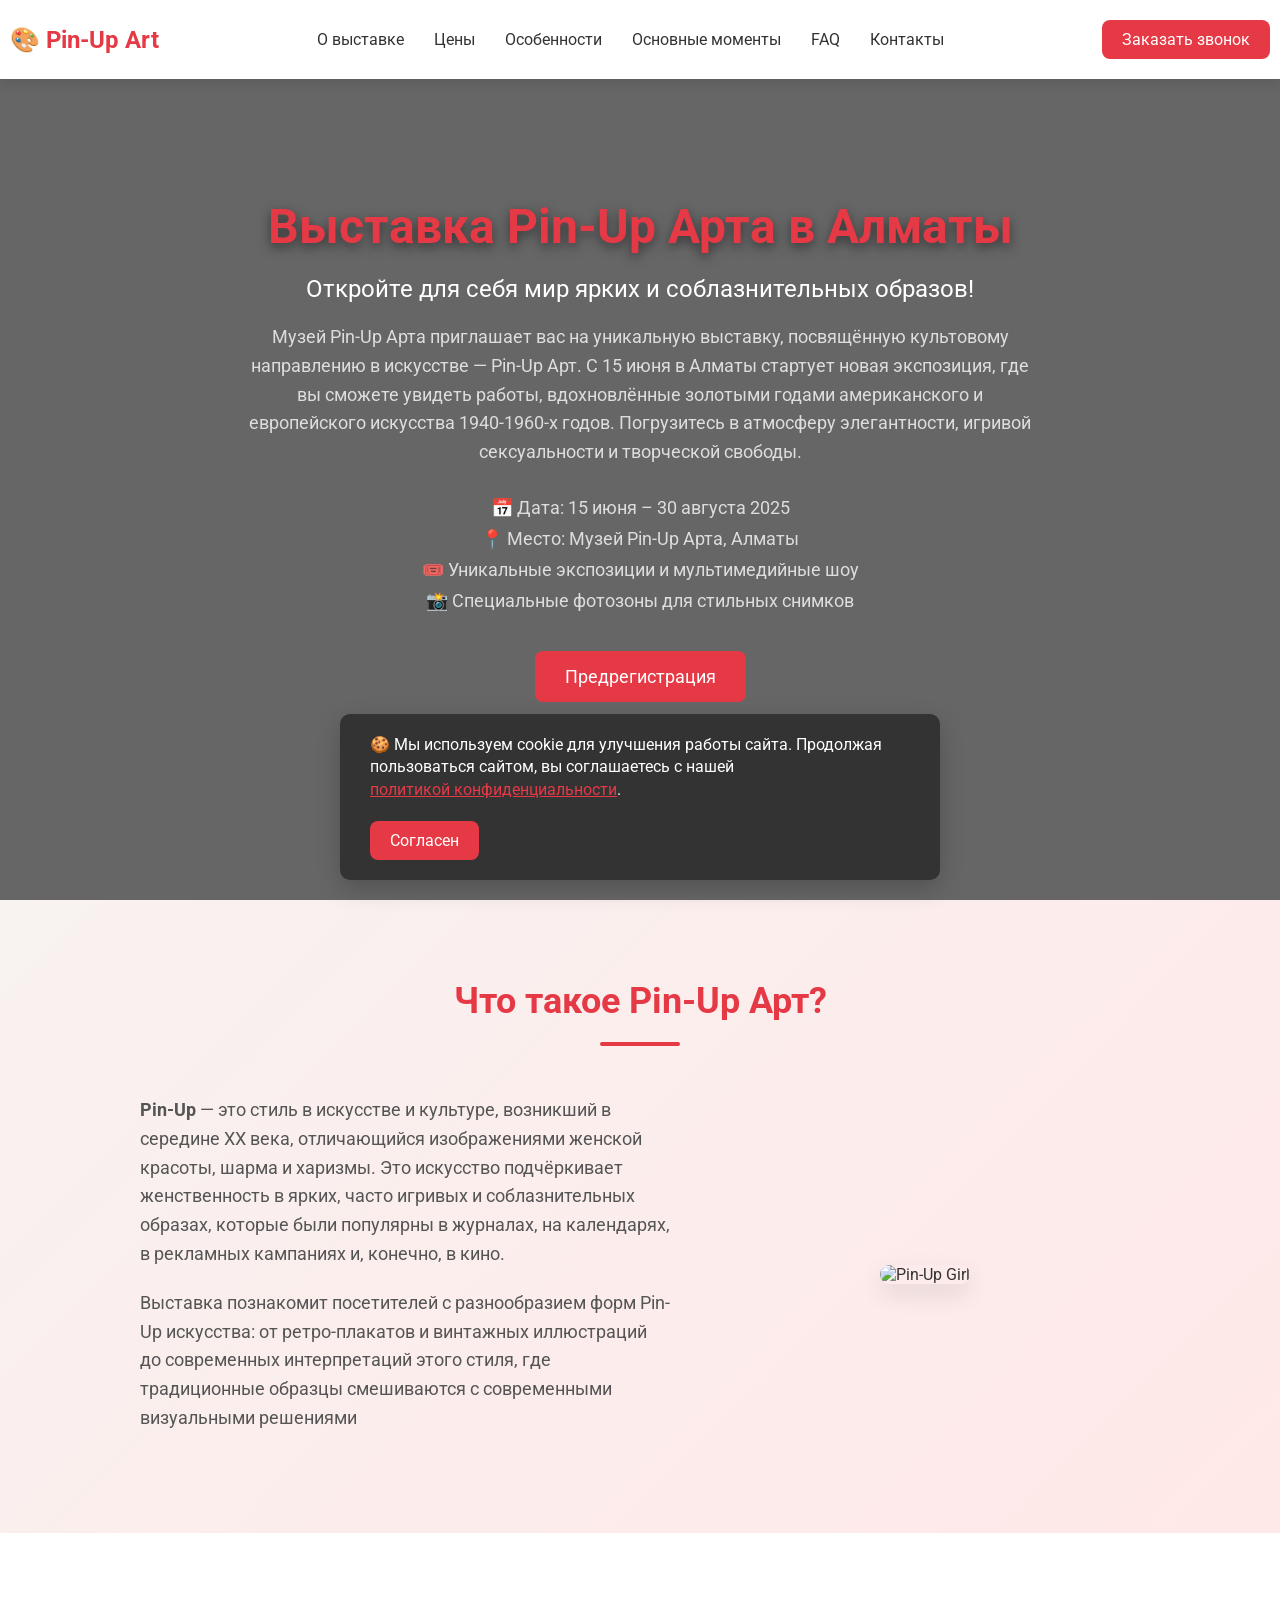
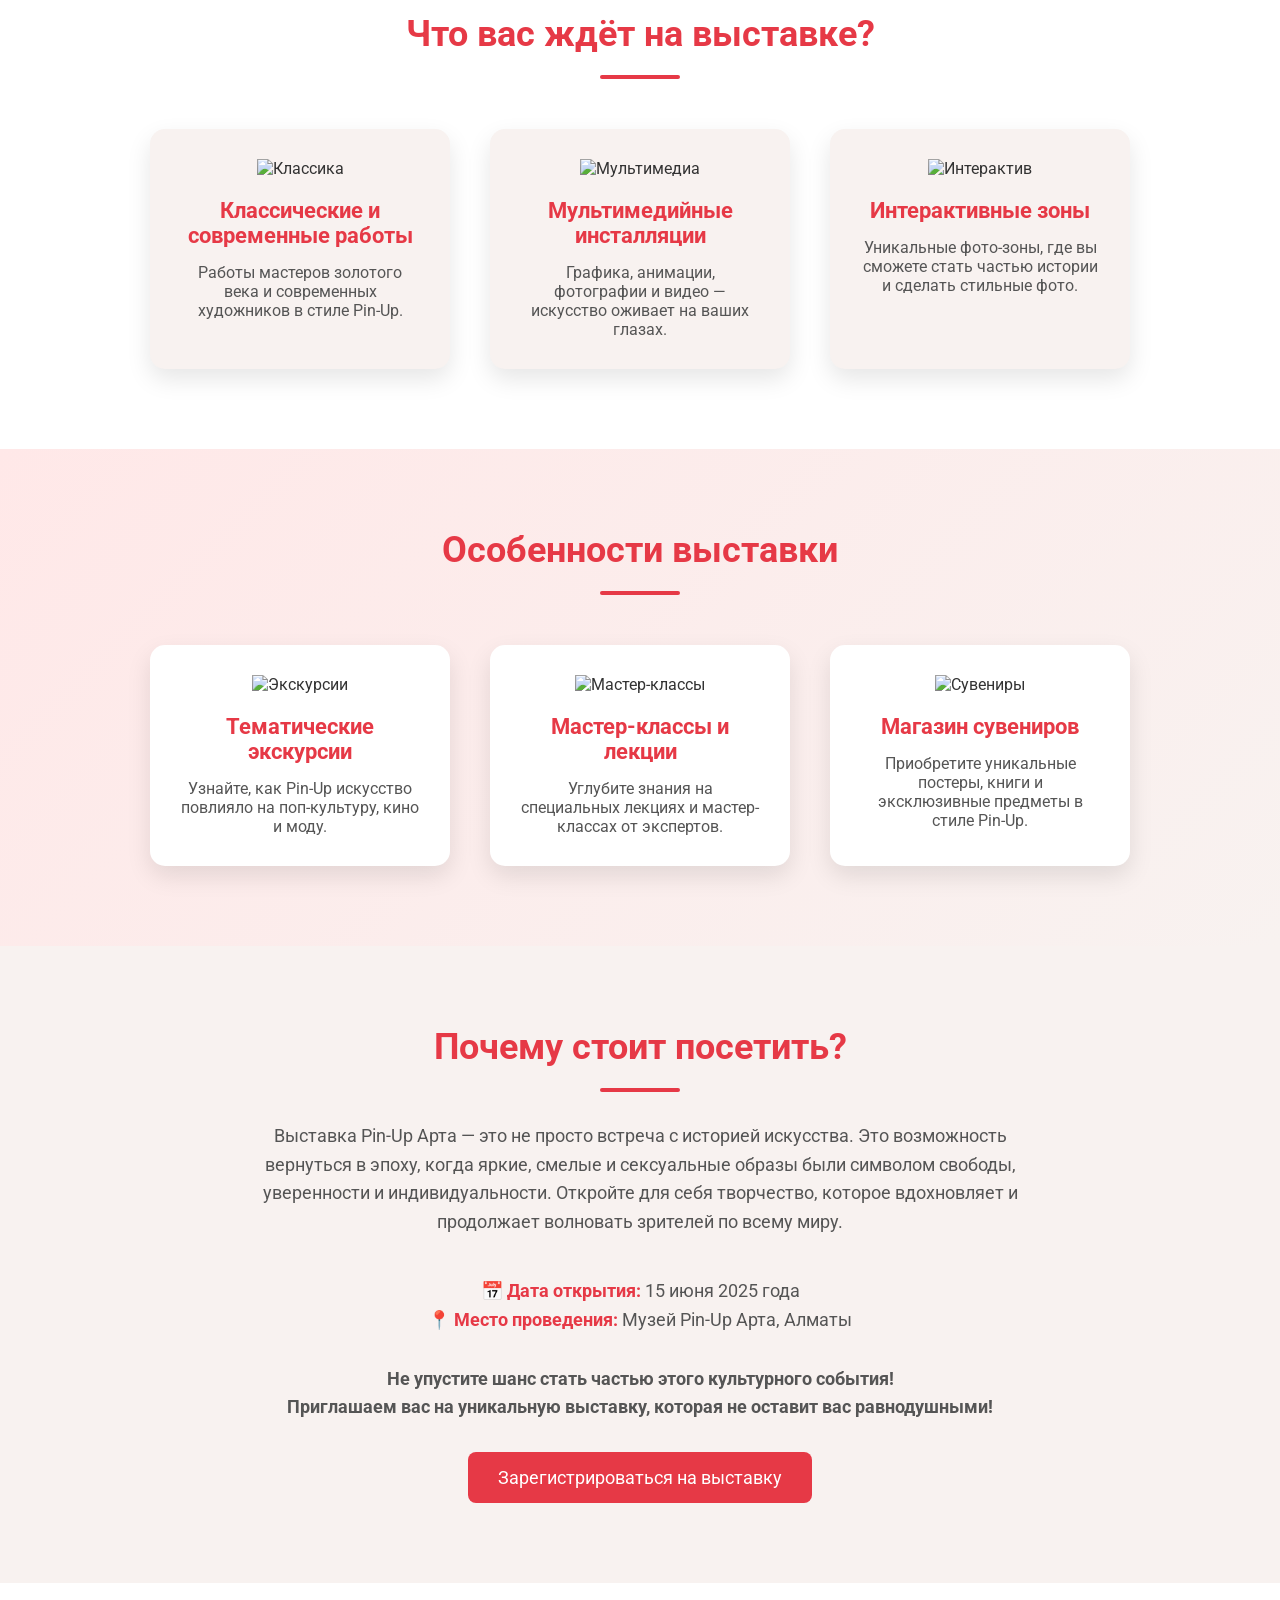
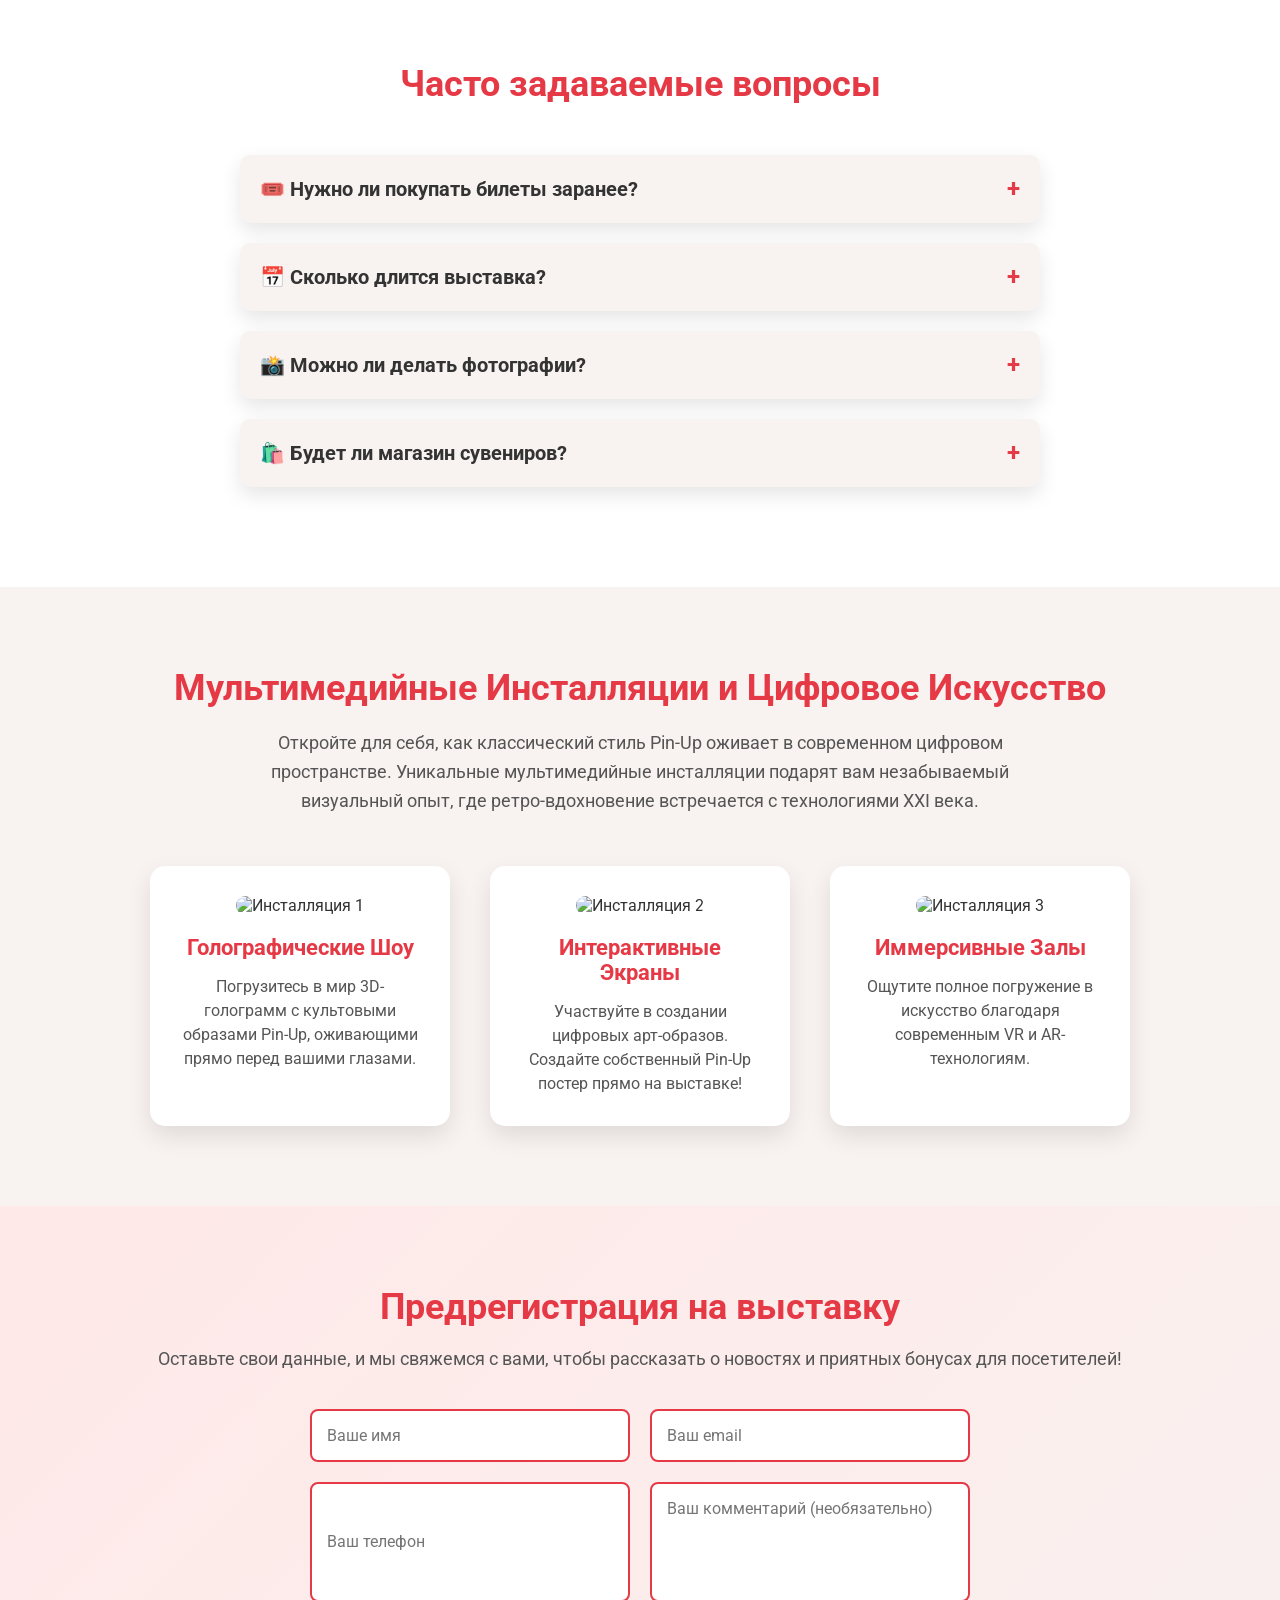
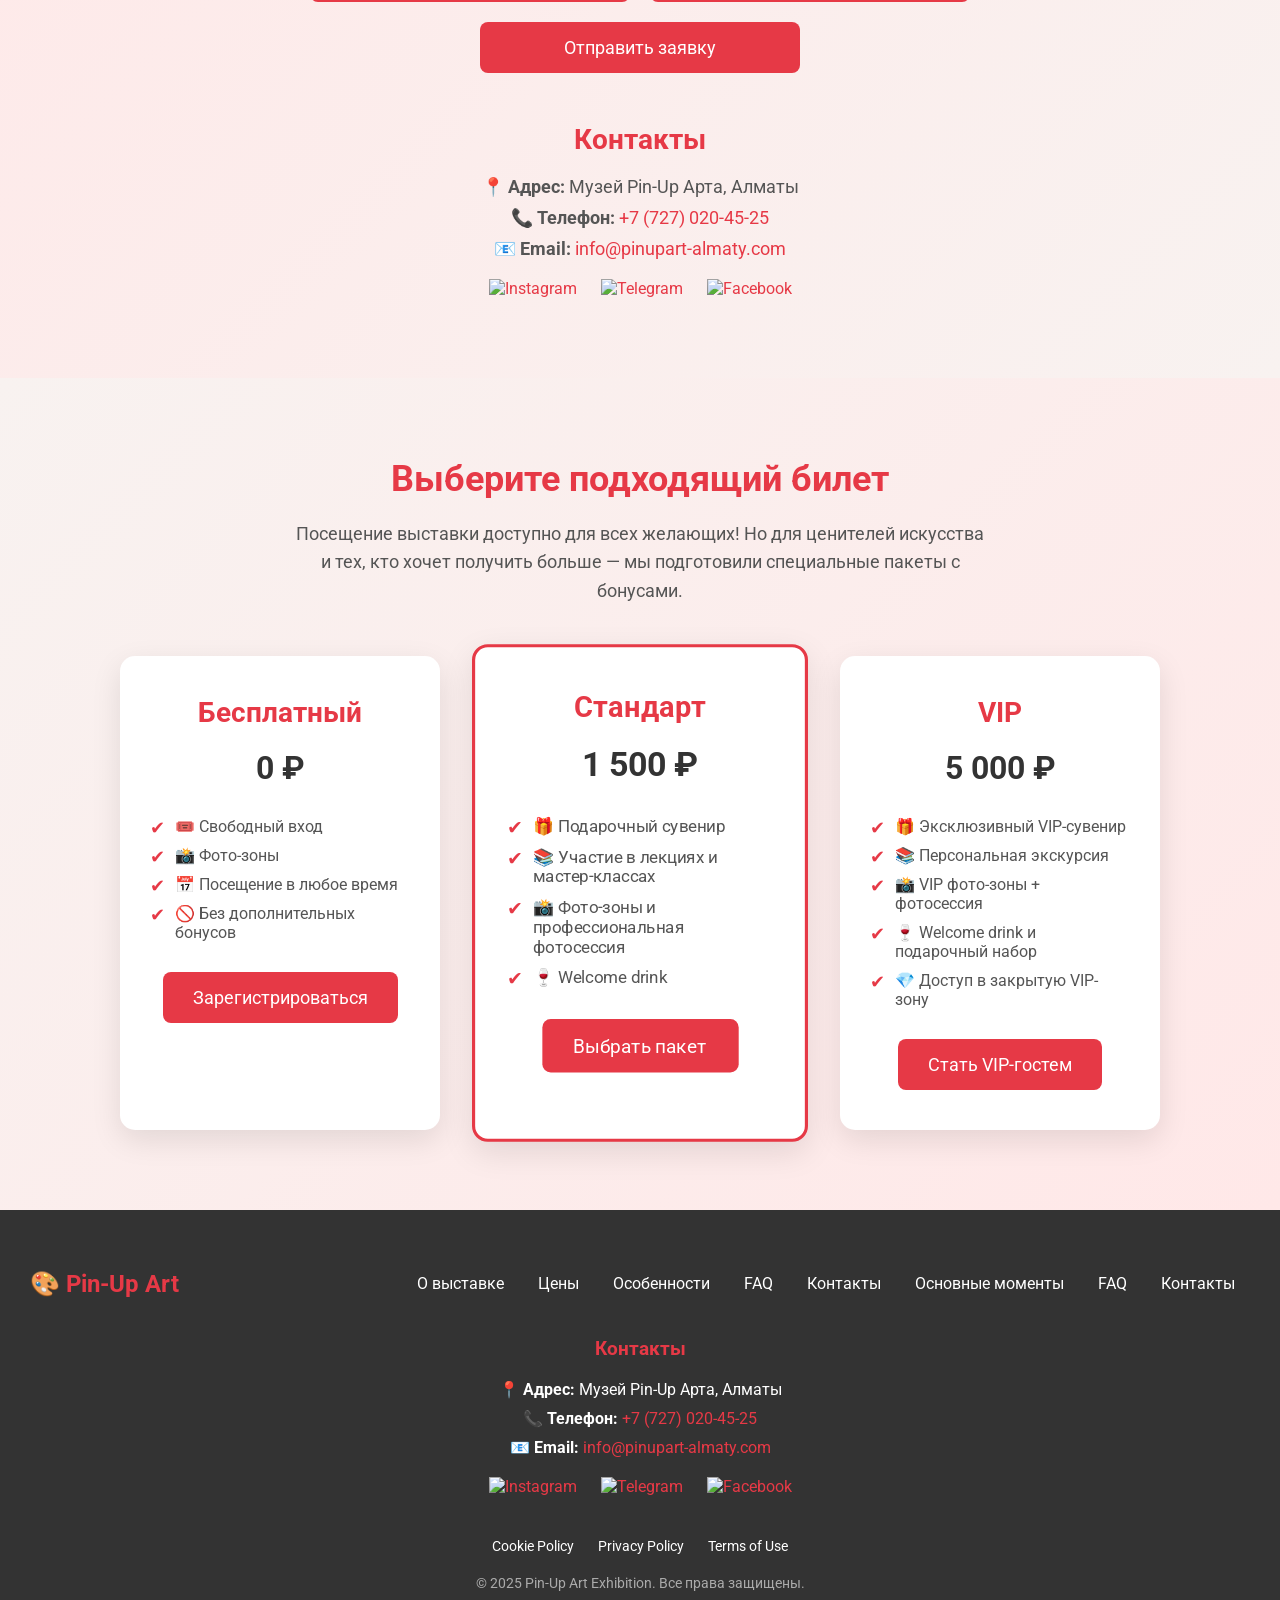
==== index.html @ b6389e89 "new" ====
<!doctype html>
<html lang="en">
<head>
    <meta charset="UTF-8">
    <meta name="viewport"
          content="width=device-width, user-scalable=no, initial-scale=1.0, maximum-scale=1.0, minimum-scale=1.0">
    <meta http-equiv="X-UA-Compatible" content="ie=edge">
    <title>Выставка Pin-Up Арта в Алматы</title>
    <meta name="viewport" content="width=device-width, initial-scale=1.0">
    <meta name="description" content="Посетите уникальную выставку Pin-Up Арта в Алматы! Погрузитесь в мир ярких образов, элегантности и искусства золотой эпохи.">
    <meta name="keywords" content="Pin-Up, Выставка, Искусство, Алматы, Музей, Арт, Pin-Up Art">
    <meta name="author" content="Pin-Up Art Exhibition">
    <meta property="og:title" content="Выставка Pin-Up Арта в Алматы">
    <meta property="og:description" content="Незабываемая атмосфера, культовые работы и современные интерпретации искусства Pin-Up. Предрегистрация уже открыта!">
    <meta property="og:image" content="images/pinup-cover.jpg">
    <meta property="og:type" content="website">

    <link rel="stylesheet" href="https://cdn.jsdelivr.net/npm/swiper@11/swiper-bundle.min.css"/>
    <link rel="icon" type="image/svg+xml" href="assets/images/favicon.svg">
    <link rel="stylesheet" href="style.css">
    <link href="https://fonts.googleapis.com/css2?family=Roboto:ital,wght@0,100..900;1,100..900&display=swap"
          rel="stylesheet">


</head>
<body>


<div class="wrapper">


    <header class="site-header">
        <div class="container">
            <a href="#" class="logo">🎨 Pin-Up Art</a>

            <nav class="nav">
                <ul class="nav-list">
                    <li><a class="home-link" href="#about">О выставке</a></li>
                    <li><a class="home-link" href="#pricing">Цены</a></li>
                    <li><a class="home-link" href="#features">Особенности</a></li>
                    <li><a class="home-link" href="#highlights">Основные моменты</a></li>
                    <li><a class="home-link" href="#faq">FAQ</a></li>
                    <li><a class="home-link" href="#registration">Контакты</a></li>


                </ul>
            </nav>

            <button class="btn-callback desktop-btn" id="openCallback">Заказать звонок</button>

            <div class="burger" id="burger">
                <span></span>
                <span></span>
                <span></span>
            </div>
        </div>
    </header>

    <!-- Мобильное меню -->
    <div class="mobile-nav" id="mobileNav">
        <ul>
            <li><a href="#about">О выставке</a></li>
            <li><a href="#pricing">Цены</a></li>
            <li><a href="#features">Особенности</a></li>
            <li><a href="#highlights">Основные моменты</a></li>

            <li><a href="#faq">FAQ</a></li>
            <li><a href="#registration">Контакты</a></li>
        </ul>
        <button class="btn-callback" id="openCallbackMobile">📞 Заказать звонок</button>
    </div>

    <!-- Модалка для обратного звонка -->
    <div class="modal" id="callbackModal">
        <div class="modal-content">
            <span class="close">&times;</span>
            <h3>Заказать звонок</h3>
            <p>Оставьте свои данные, и мы свяжемся с вами в ближайшее время!</p>
            <form class="callback-form">
                <input type="text" placeholder="Ваше имя" required/>
                <input type="tel" placeholder="Ваш телефон" required/>
                <button type="submit">Отправить</button>
            </form>
        </div>
    </div>


    <main class="main">


<!--        <section id="hero" class="hero">-->
<!--            <div class="hero-content">-->
<!--                <h1>Выставка Pin-Up Арта в Алматы</h1>-->
<!--                <p>Откройте для себя мир ярких и соблазнительных образов!</p>-->
<!--                <span>Музей Pin-Up Арта с гордостью представляет уникальную выставку, посвящённую культовому направлению в искусстве — Pin-Up Арт. С 15 июня в Алматы стартует совершенно новая выставка, где зрители смогут увидеть работы, вдохновленные золотыми годами американского и европейского искусства 1940-1960-х годов, когда каждая иллюстрация, каждый образ был пронизан духом элегантности и игривой сексуальности.</span>-->
<!--                <a href="#registration" class="btn">Предрегистрация</a>-->
<!--            </div>-->
<!--        </section>-->

        <section id="hero" class="hero">
            <video autoplay muted loop playsinline class="hero-video">
                <source src="assets/video/pinup-background..mp4" type="video/mp4">
                Ваш браузер не поддерживает воспроизведение видео.
            </video>

            <div class="hero-overlay"></div>

            <div class="hero-content">
                <h1>Выставка Pin-Up Арта в Алматы</h1>
                <p>Откройте для себя мир ярких и соблазнительных образов!</p>
                <span>
            Музей Pin-Up Арта приглашает вас на уникальную выставку, посвящённую культовому направлению в искусстве — Pin-Up Арт.
            С 15 июня в Алматы стартует новая экспозиция, где вы сможете увидеть работы, вдохновлённые золотыми годами американского и европейского искусства 1940-1960-х годов.
            Погрузитесь в атмосферу элегантности, игривой сексуальности и творческой свободы.
        </span>
                <ul class="hero-features">
                    <li>📅 Дата: 15 июня – 30 августа 2025</li>
                    <li>📍 Место: Музей Pin-Up Арта, Алматы</li>
                    <li>🎟️ Уникальные экспозиции и мультимедийные шоу</li>
                    <li>📸 Специальные фотозоны для стильных снимков</li>
                </ul>
                <a href="#registration" class="btn">Предрегистрация</a>
            </div>
        </section>


        <section id="about" class="about">
            <div class="container">
                <h2>Что такое Pin-Up Арт?</h2>
                <div class="about-content">
                    <div class="about-text">
                        <p>

                            <strong>Pin-Up</strong> — это стиль в искусстве и культуре, возникший в середине XX века,
                            отличающийся
                            изображениями женской красоты, шарма и харизмы. Это искусство подчёркивает женственность в
                            ярких, часто игривых и соблазнительных образах, которые были популярны в журналах, на
                            календарях, в рекламных кампаниях и, конечно, в кино.
                        </p>
                        <p>
                            Выставка познакомит посетителей с разнообразием форм Pin-Up искусства: от ретро-плакатов и
                            винтажных иллюстраций до современных интерпретаций этого стиля, где традиционные образцы
                            смешиваются с современными визуальными решениями
                        </p>
                    </div>
                    <div class="about-image">
                        <img src="https://img.freepik.com/premium-photo/munich-germany-december-17-2023-pinakothek-is-famous-museum-munich-bavaria-germany_537997-2928.jpg?ga=GA1.1.1584736296.1744446615&semt=ais_hybrid&w=740"
                             alt="Pin-Up Girl"/>
                    </div>
                </div>
            </div>
        </section>


        <section id="features" class="features">
            <div class="container">
                <h2>Что вас ждёт на выставке?</h2>
                <div class="features-list">
                    <div class="feature-card">
                        <img src="https://cdn-icons-png.flaticon.com/512/3595/3595455.png" alt="Классика"/>
                        <h3>Классические и современные работы</h3>
                        <p>Работы мастеров золотого века и современных художников в стиле Pin-Up.</p>
                    </div>
                    <div class="feature-card">
                        <img src="https://cdn-icons-png.flaticon.com/512/3616/3616772.png" alt="Мультимедиа"/>
                        <h3>Мультимедийные инсталляции</h3>
                        <p>Графика, анимации, фотографии и видео — искусство оживает на ваших глазах.</p>
                    </div>
                    <div class="feature-card">
                        <img src="https://cdn-icons-png.flaticon.com/512/3135/3135715.png" alt="Интерактив"/>
                        <h3>Интерактивные зоны</h3>
                        <p>Уникальные фото-зоны, где вы сможете стать частью истории и сделать стильные фото.</p>
                    </div>
                </div>
            </div>
        </section>


        <!-- Modal -->
        <div class="modal" id="modal">
            <div class="modal-content">
                <span class="close">&times;</span>
                <img id="modalImage" src="" alt="Modal Image"/>
                <h3 id="modalTitle"></h3>
                <p id="modalDescription"></p>
            </div>
        </div>
        <section id="highlights" class="highlights">
            <div class="container">
                <h2>Особенности выставки</h2>
                <div class="highlights-list">
                    <div class="highlight-item">
                        <img src="https://cdn-icons-png.flaticon.com/512/2983/2983786.png" alt="Экскурсии"/>
                        <h3>Тематические экскурсии</h3>
                        <p>Узнайте, как Pin-Up искусство повлияло на поп-культуру, кино и моду.</p>
                    </div>
                    <div class="highlight-item">
                        <img src="https://cdn-icons-png.flaticon.com/512/2721/2721120.png" alt="Мастер-классы"/>
                        <h3>Мастер-классы и лекции</h3>
                        <p>Углубите знания на специальных лекциях и мастер-классах от экспертов.</p>
                    </div>
                    <div class="highlight-item">
                        <img src="https://cdn-icons-png.flaticon.com/512/711/711769.png" alt="Сувениры"/>
                        <h3>Магазин сувениров</h3>
                        <p>Приобретите уникальные постеры, книги и эксклюзивные предметы в стиле Pin-Up.</p>
                    </div>
                </div>
            </div>
        </section>


        <section class="why-visit">
            <div class="container">
                <h2>Почему стоит посетить?</h2>
                <p class="intro">
                    Выставка Pin-Up Арта — это не просто встреча с историей искусства.
                    Это возможность вернуться в эпоху, когда яркие, смелые и сексуальные образы были символом свободы,
                    уверенности и индивидуальности.
                    Откройте для себя творчество, которое вдохновляет и продолжает волновать зрителей по всему миру.
                </p>

                <p class="event-details">
                    📅 <strong>Дата открытия:</strong> 15 июня 2025 года<br/>
                    📍 <strong>Место проведения:</strong> Музей Pin-Up Арта, Алматы
                </p>

                <p class="final-call">
                    Не упустите шанс стать частью этого культурного события!<br/>
                    Приглашаем вас на уникальную выставку, которая не оставит вас равнодушными!
                </p>

                <a href="#registration" class="btn">Зарегистрироваться на выставку</a>
            </div>
        </section>


        <section class="faq" id="faq">
            <div class="container">
                <h2>Часто задаваемые вопросы</h2>
                <div class="faq-list">
                    <div class="faq-item">
                        <div class="faq-question">
                            🎟️ Нужно ли покупать билеты заранее?
                            <span class="toggle-icon">+</span>
                        </div>
                        <div class="faq-answer">
                            Рекомендуем оформить предрегистрацию — это даст вам бонусы и возможность получить памятные
                            сувениры. Вход на выставку свободный.
                        </div>
                    </div>
                    <div class="faq-item">
                        <div class="faq-question">
                            📅 Сколько длится выставка?
                            <span class="toggle-icon">+</span>
                        </div>
                        <div class="faq-answer">
                            Выставка открыта с 15 июня по 30 августа 2025 года. Вы можете посетить её в любой удобный
                            день в часы работы музея.
                        </div>
                    </div>
                    <div class="faq-item">
                        <div class="faq-question">
                            📸 Можно ли делать фотографии?
                            <span class="toggle-icon">+</span>
                        </div>
                        <div class="faq-answer">
                            Конечно! У нас оборудованы специальные фото-зоны. Делайте яркие снимки и делитесь в
                            социальных сетях!
                        </div>
                    </div>
                    <div class="faq-item">
                        <div class="faq-question">
                            🛍️ Будет ли магазин сувениров?
                            <span class="toggle-icon">+</span>
                        </div>
                        <div class="faq-answer">
                            Да! Вы сможете приобрести эксклюзивные постеры, книги и уникальные предметы в стиле Pin-Up.
                        </div>
                    </div>
                </div>
            </div>
        </section>




        <section class="digital-art">
            <div class="container">
                <h2>Мультимедийные Инсталляции и Цифровое Искусство</h2>
                <p class="intro">
                    Откройте для себя, как классический стиль Pin-Up оживает в современном цифровом пространстве.
                    Уникальные мультимедийные инсталляции подарят вам незабываемый визуальный опыт, где
                    ретро-вдохновение
                    встречается с технологиями XXI века.
                </p>

                <div class="art-gallery">
                    <div class="art-item">
                        <img src="https://img.freepik.com/premium-photo/minimal-back-view-portrait-young-woman-looking-paintings-modern-art-gallery-copy-space_236854-31812.jpg?ga=GA1.1.1584736296.1744446615&semt=ais_hybrid&w=740"
                             alt="Инсталляция 1"/>
                        <h3>Голографические Шоу</h3>
                        <p>Погрузитесь в мир 3D-голограмм с культовыми образами Pin-Up, оживающими прямо перед вашими
                            глазами.</p>
                    </div>
                    <div class="art-item">
                        <img src="https://img.freepik.com/premium-photo/sculpture-has-unique-design-is-surrounded-by-paintings_885831-15102.jpg?ga=GA1.1.1584736296.1744446615&semt=ais_hybrid&w=740"
                             alt="Инсталляция 2"/>
                        <h3>Интерактивные Экраны</h3>
                        <p>Участвуйте в создании цифровых арт-образов. Создайте собственный Pin-Up постер прямо на
                            выставке!</p>
                    </div>
                    <div class="art-item">
                        <img src="https://img.freepik.com/premium-photo/young-blond-woman-talking-mature-elegant-man-art-gallery_274679-32228.jpg?ga=GA1.1.1584736296.1744446615&semt=ais_hybrid&w=740"
                             alt="Инсталляция 3"/>
                        <h3>Иммерсивные Залы</h3>
                        <p>Ощутите полное погружение в искусство благодаря современным VR и AR-технологиям.</p>
                    </div>
                </div>
            </div>
        </section>

        <section class="registration" id="registration">
            <div class="container">
                <h2>Предрегистрация на выставку</h2>
                <p>Оставьте свои данные, и мы свяжемся с вами, чтобы рассказать о новостях и приятных бонусах для
                    посетителей!</p>
                <form action="mailto:info@pinupart-almaty.com" method="POST" enctype="text/plain" class="reg-form">
                    <input type="text" name="Имя" placeholder="Ваше имя" required/>
                    <input type="email" name="Email" placeholder="Ваш email" required/>
                    <input type="tel" name="Телефон" placeholder="Ваш телефон" required/>
                    <textarea name="Комментарий" placeholder="Ваш комментарий (необязательно)"></textarea>
                    <button type="submit">Отправить заявку</button>
                </form>

                <div class="contacts">
                    <h3>Контакты</h3>
                    <p><strong>📍 Адрес:</strong> Музей Pin-Up Арта, Алматы</p>
                    <p><strong>📞 Телефон:</strong> <a href="tel:+772700204525">+7 (727) 020-45-25</a></p>
                    <p><strong>📧 Email:</strong> <a href="mailto:info@pinupart-almaty.com">info@pinupart-almaty.com</a>
                    </p>

                    <div class="socials">
                        <a href="https://www.instagram.com/" target="_blank" title="Instagram">
                            <img src="https://cdn-icons-png.flaticon.com/512/1384/1384063.png" alt="Instagram"/>
                        </a>
                        <a href="https://t.me/+772700204525" target="_blank" title="Telegram">
                            <img src="https://cdn-icons-png.flaticon.com/512/2111/2111646.png" alt="Telegram"/>
                        </a>
                        <a href="https://www.facebook.com/" target="_blank" title="Facebook">
                            <img src="https://cdn-icons-png.flaticon.com/512/1384/1384053.png" alt="Facebook"/>
                        </a>
                    </div>
                </div>
            </div>
        </section>

        <section class="pricing" id="pricing">
            <div class="container">
                <h2>Выберите подходящий билет</h2>
                <p class="pricing-intro">
                    Посещение выставки доступно для всех желающих!
                    Но для ценителей искусства и тех, кто хочет получить больше — мы подготовили специальные пакеты с
                    бонусами.
                </p>

                <div class="pricing-cards">
                    <!-- Бесплатный пакет -->
                    <div class="pricing-card">
                        <h3>Бесплатный</h3>
                        <p class="price">0 ₽</p>
                        <ul>
                            <li>🎟️ Свободный вход</li>
                            <li>📸 Фото-зоны</li>
                            <li>📅 Посещение в любое время</li>
                            <li>🚫 Без дополнительных бонусов</li>
                        </ul>
                        <a href="#registration" class="btn">Зарегистрироваться</a>
                    </div>

                    <!-- Стандартный пакет -->
                    <div class="pricing-card featured">
                        <h3>Стандарт</h3>
                        <p class="price">1 500 ₽</p>
                        <ul>
                            <li>🎁 Подарочный сувенир</li>
                            <li>📚 Участие в лекциях и мастер-классах</li>
                            <li>📸 Фото-зоны и профессиональная фотосессия</li>
                            <li>🍷 Welcome drink</li>
                        </ul>
                        <a href="#registration" class="btn">Выбрать пакет</a>
                    </div>

                    <!-- VIP пакет -->
                    <div class="pricing-card">
                        <h3>VIP</h3>
                        <p class="price">5 000 ₽</p>
                        <ul>
                            <li>🎁 Эксклюзивный VIP-сувенир</li>
                            <li>📚 Персональная экскурсия</li>
                            <li>📸 VIP фото-зоны + фотосессия</li>
                            <li>🍷 Welcome drink и подарочный набор</li>
                            <li>💎 Доступ в закрытую VIP-зону</li>
                        </ul>
                        <a href="#registration" class="btn">Стать VIP-гостем</a>
                    </div>
                </div>
            </div>
        </section>

    </main>


    <footer class="site-footer" id="contacts">
        <div class="container">
            <div class="footer-top">
                <a href="#" class="logo">🎨 Pin-Up Art</a>
                <nav class="footer-nav">
                    <a  href="#about">О выставке</a>
                    <a  href="#pricing">Цены</a>
                    <a  href="#features">Особенности</a>
                    <a href="#faq">FAQ</a>
                    <a href="#contacts">Контакты</a>
                    <a  href="#highlights">Основные моменты</a>
                    <a  href="#faq">FAQ</a>
                    <a  href="#registration">Контакты</a>
                </nav>
            </div>

            <div class="footer-contacts">
                <h3>Контакты</h3>
                <p><strong>📍 Адрес:</strong> Музей Pin-Up Арта, Алматы</p>
                <p><strong>📞 Телефон:</strong> <a href="tel:+772700204525">+7 (727) 020-45-25</a></p>
                <p><strong>📧 Email:</strong> <a href="mailto:info@pinupart-almaty.com">info@pinupart-almaty.com</a>

                <div class="socials">
                    <a href="https://www.instagram.com/" target="_blank" title="Instagram">
                        <img src="https://cdn-icons-png.flaticon.com/512/1384/1384063.png" alt="Instagram"/>
                    </a>
                    <a href="https://t.me/+772700204525" target="_blank" title="Telegram">
                        <img src="https://cdn-icons-png.flaticon.com/512/2111/2111646.png" alt="Telegram"/>
                    </a>
                    <a href="https://www.facebook.com/" target="_blank" title="Facebook">
                        <img src="https://cdn-icons-png.flaticon.com/512/1384/1384053.png" alt="Facebook"/>
                    </a>
                </div>
            </div>

            <div class="footer-bottom">
                <a href="cookiePolicy.html">Cookie Policy</a>
                <a href="privacyPolicy.html">Privacy Policy</a>
                <a href="termsOfUse.html">Terms of Use</a>
                <p>© 2025 Pin-Up Art Exhibition. Все права защищены.</p>
            </div>
        </div>
    </footer>


    <div class="cookie-consent" id="cookieConsent">
        <p>🍪 Мы используем cookie для улучшения работы сайта. Продолжая пользоваться сайтом, вы соглашаетесь с нашей <a
                href="privacyPolicy.html">политикой конфиденциальности</a>.</p>
        <button id="cookieAccept">Согласен</button>
    </div>

</div>


<script src="https://cdn.jsdelivr.net/npm/swiper@11/swiper-bundle.min.js"></script>
<script src="assets/js/index.js"></script>

</body>
</html>
---- style.css ----
@import 'assets/css/normalize.css';
@import 'assets/css/general.css';
@import 'assets/css/header.css';
@import 'assets/css/footer.css';
@import 'assets/css/home.css';
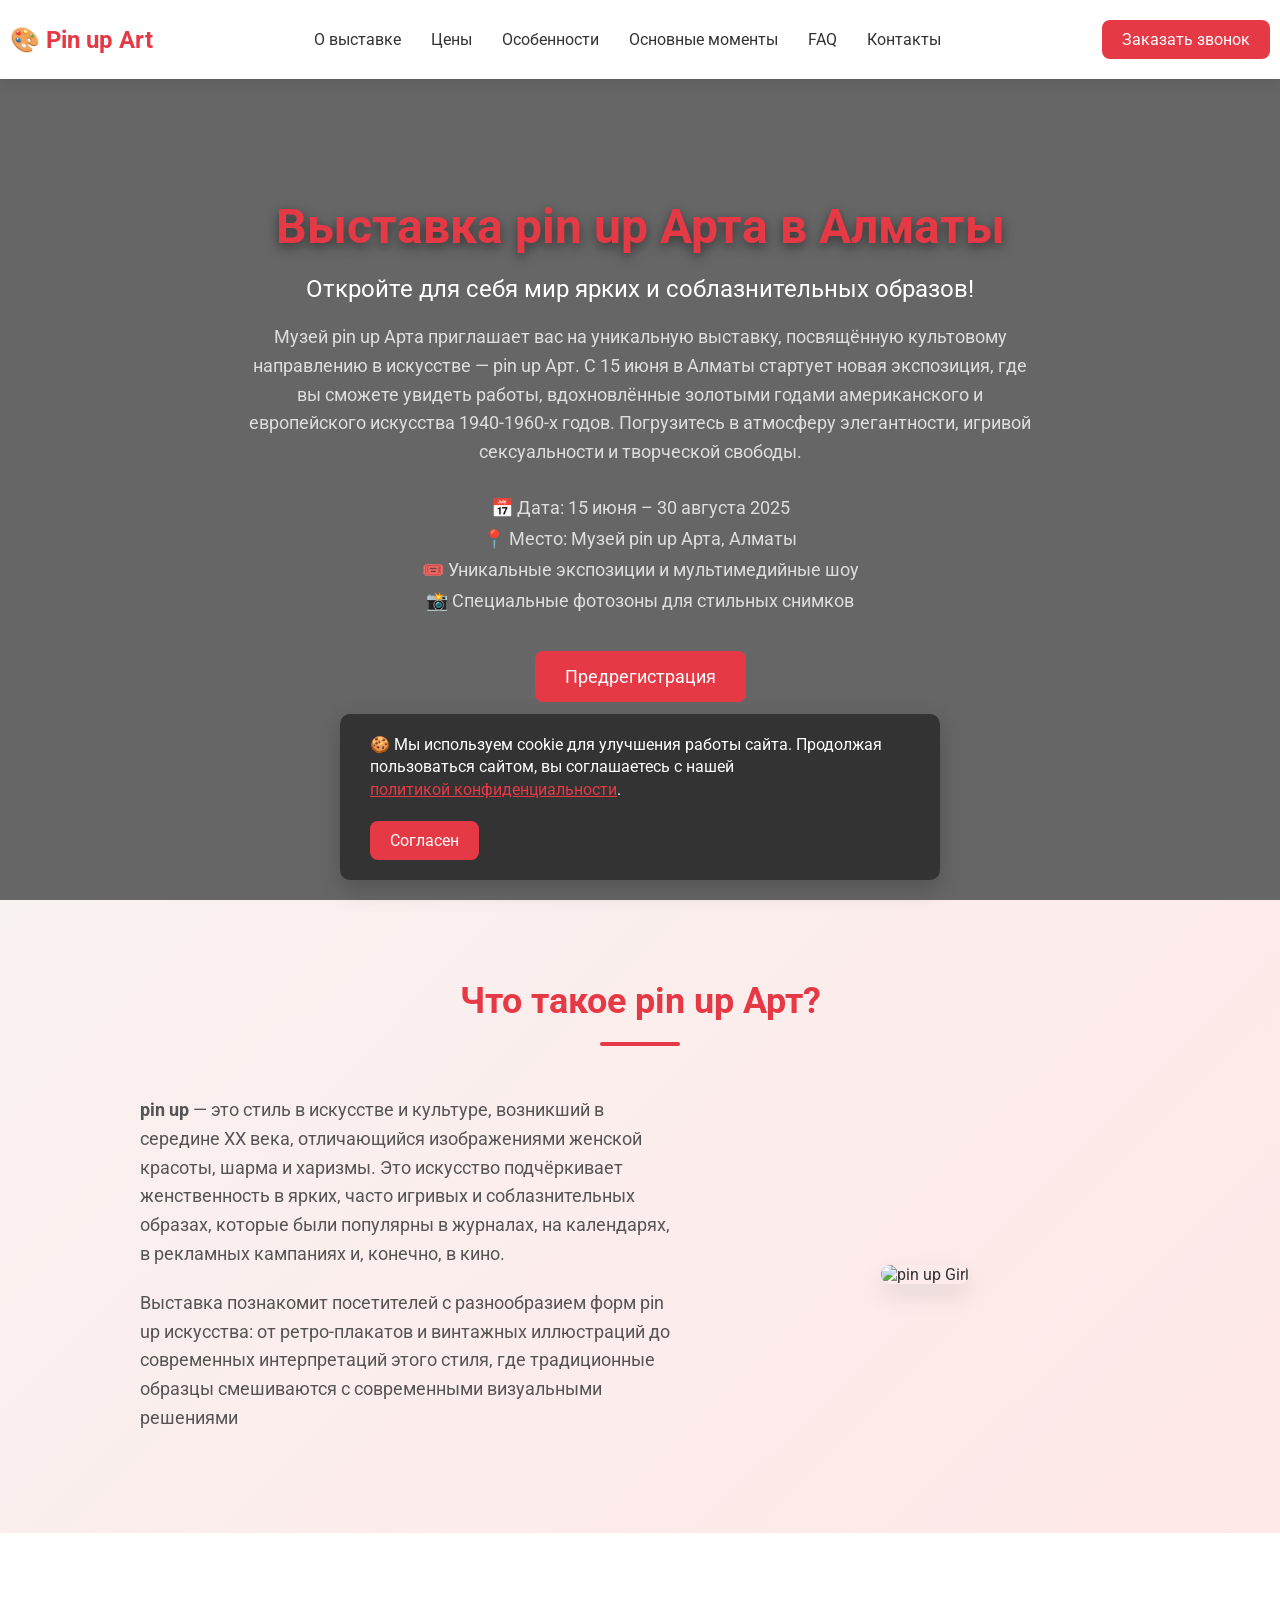
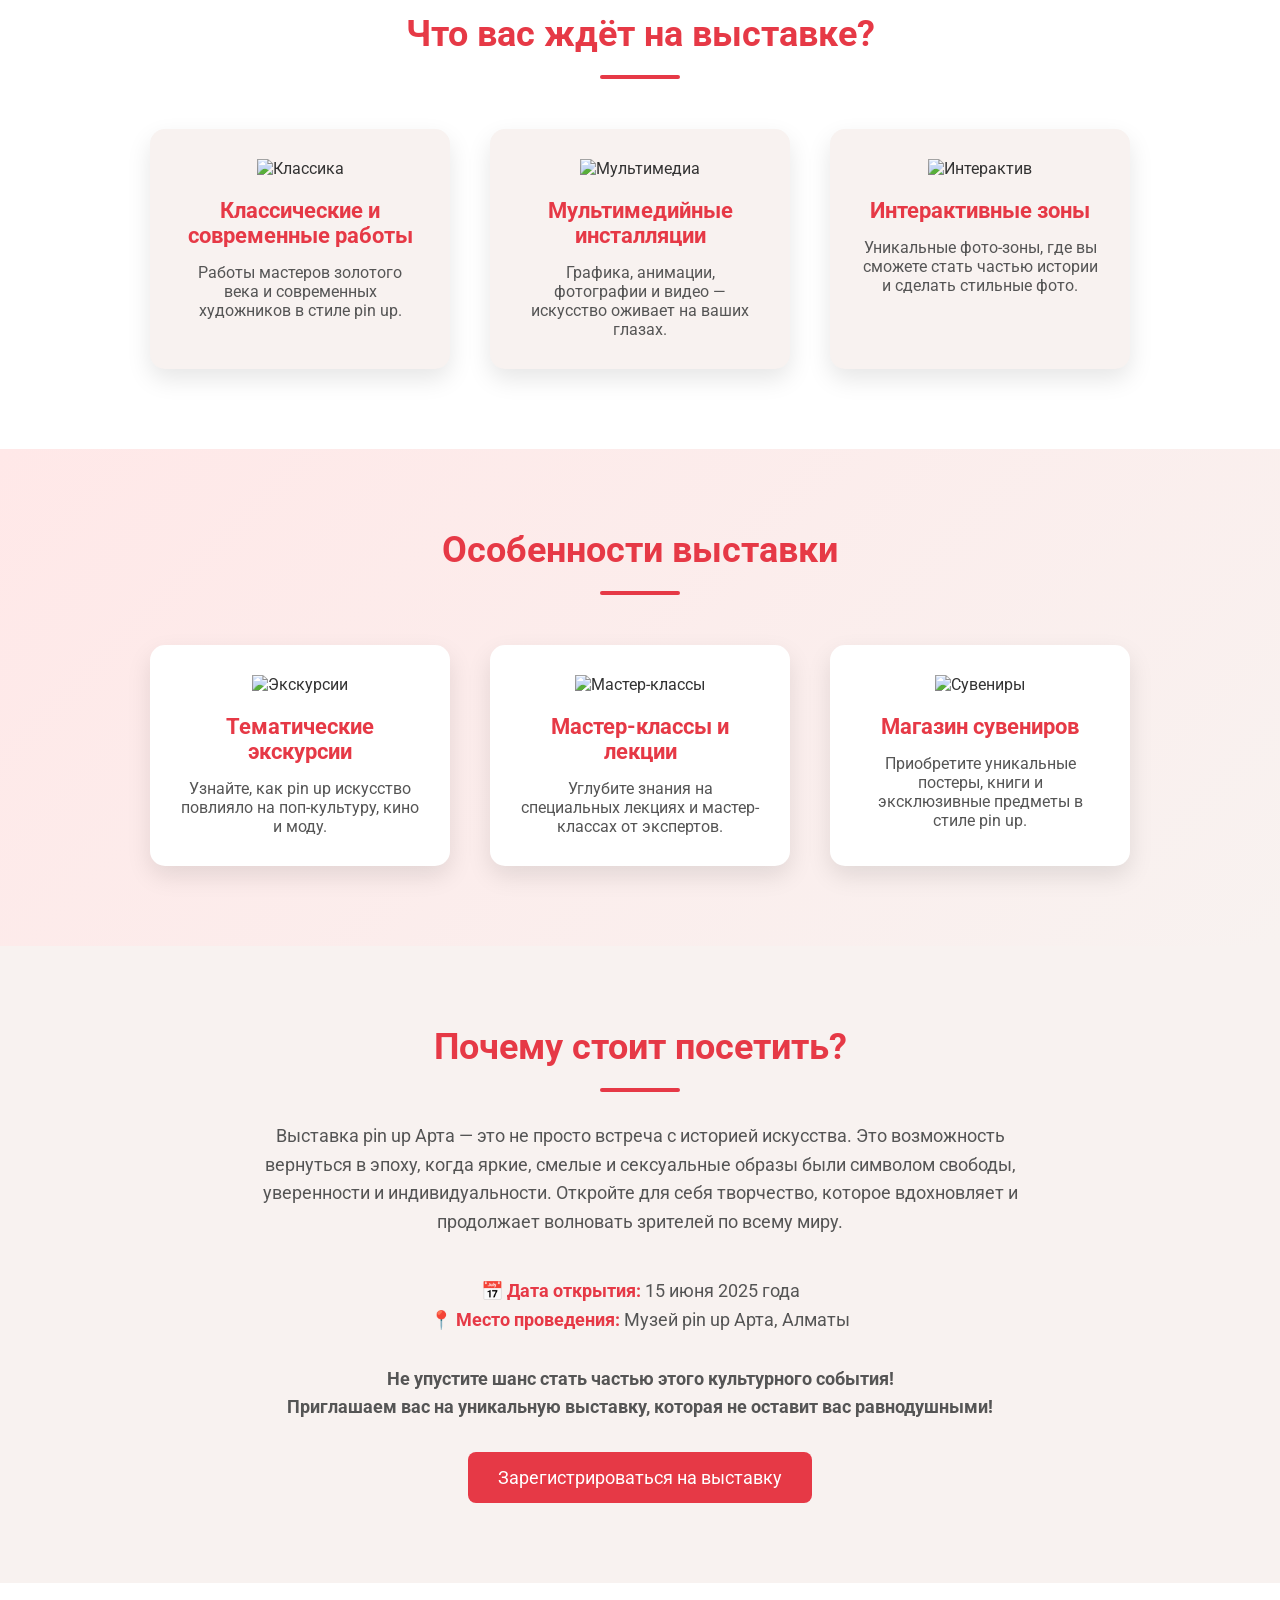
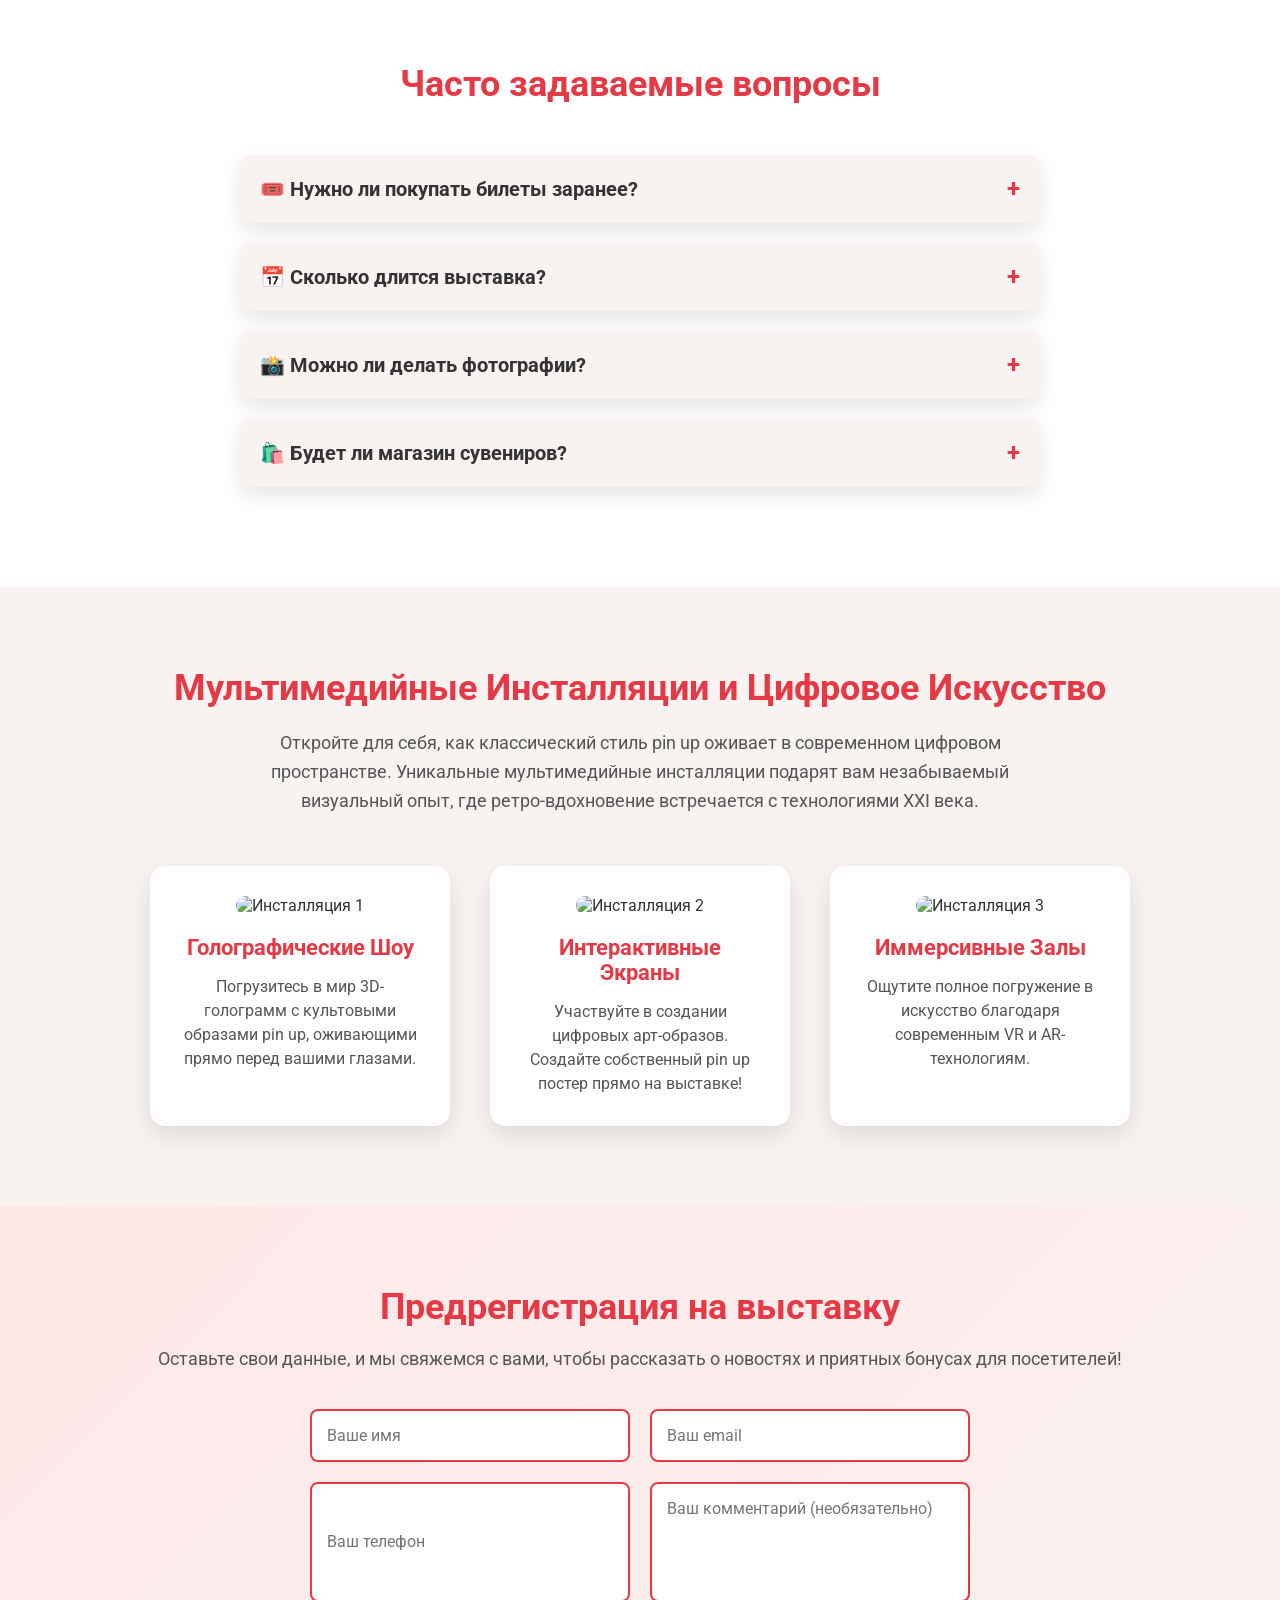
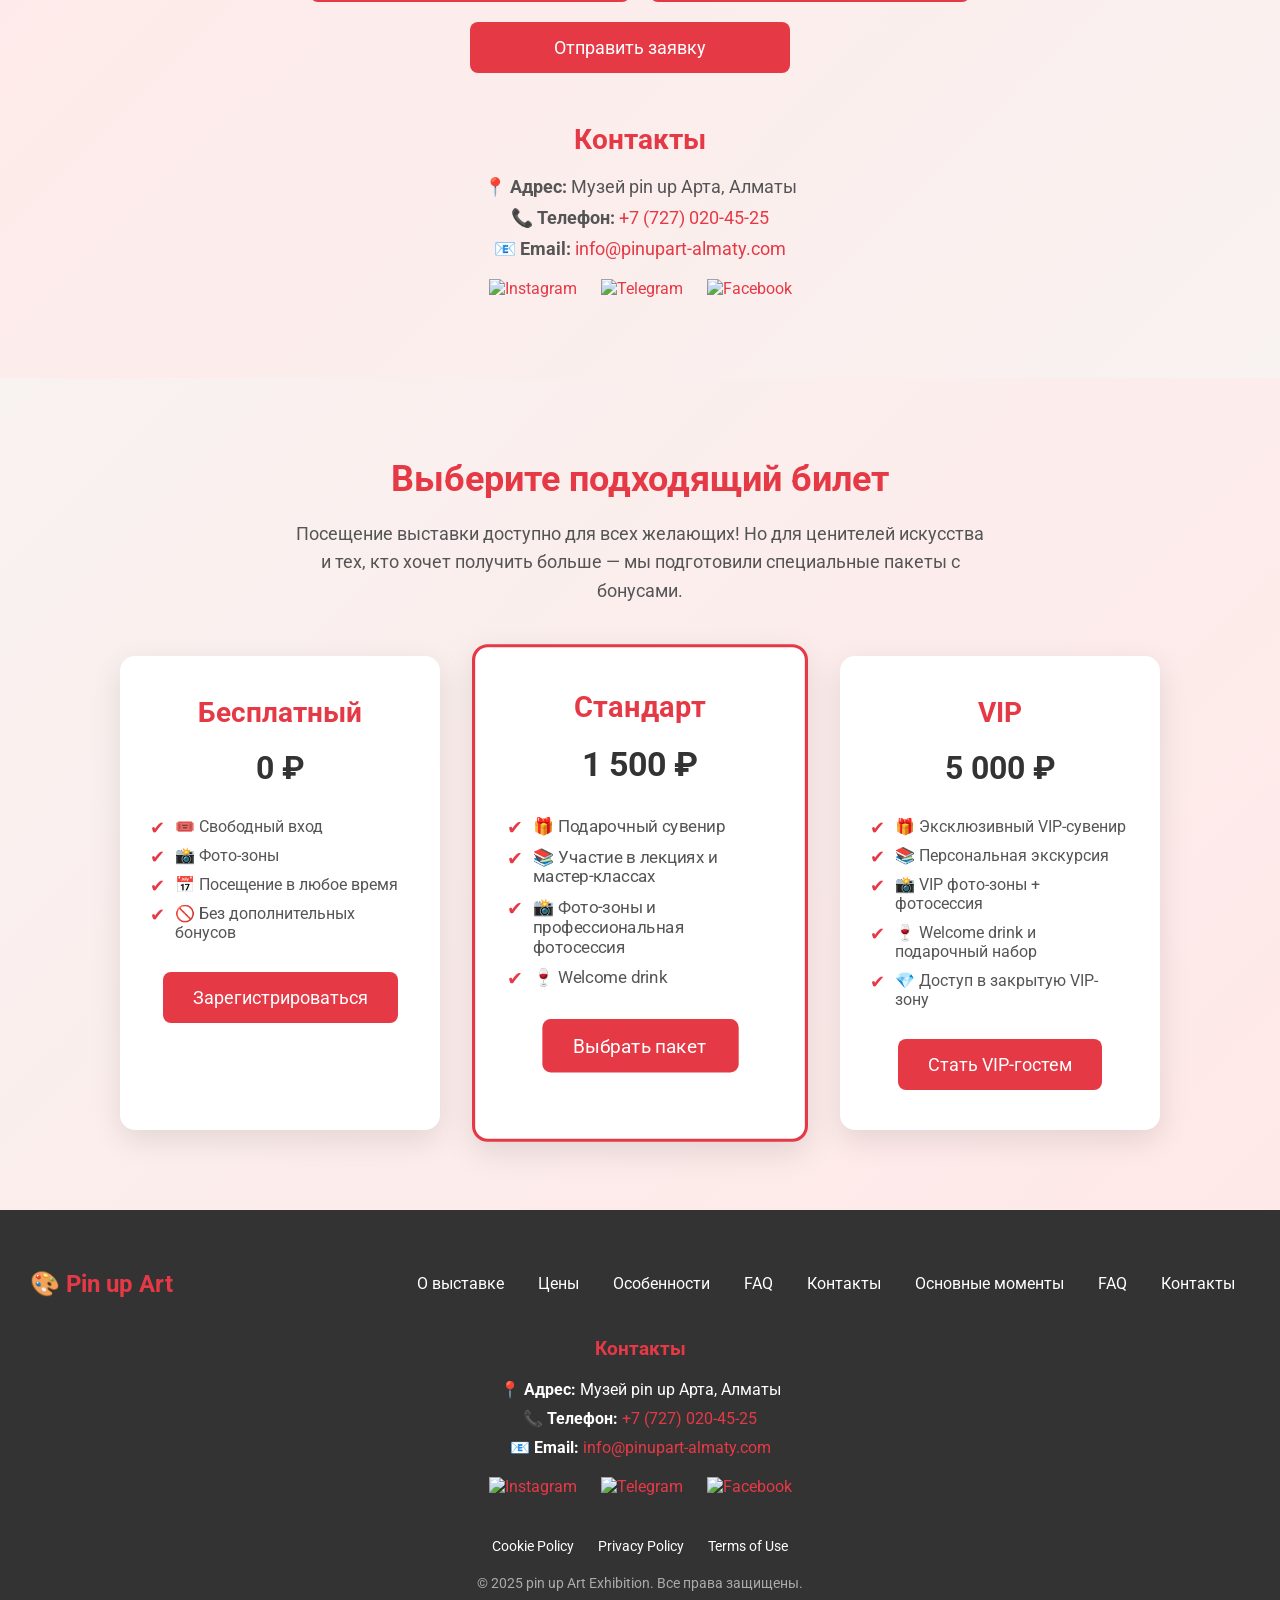
==== commit f1341ab9: "new" ====
--- a/index.html
+++ b/index.html
@@ -5,13 +5,13 @@
     <meta name="viewport"
           content="width=device-width, user-scalable=no, initial-scale=1.0, maximum-scale=1.0, minimum-scale=1.0">
     <meta http-equiv="X-UA-Compatible" content="ie=edge">
-    <title>Выставка Pin-Up Арта в Алматы</title>
+    <title>Выставка pin up Арта в Алматы</title>
     <meta name="viewport" content="width=device-width, initial-scale=1.0">
-    <meta name="description" content="Посетите уникальную выставку Pin-Up Арта в Алматы! Погрузитесь в мир ярких образов, элегантности и искусства золотой эпохи.">
-    <meta name="keywords" content="Pin-Up, Выставка, Искусство, Алматы, Музей, Арт, Pin-Up Art">
-    <meta name="author" content="Pin-Up Art Exhibition">
-    <meta property="og:title" content="Выставка Pin-Up Арта в Алматы">
-    <meta property="og:description" content="Незабываемая атмосфера, культовые работы и современные интерпретации искусства Pin-Up. Предрегистрация уже открыта!">
+    <meta name="description" content="Посетите уникальную выставку pin up Арта в Алматы! Погрузитесь в мир ярких образов, элегантности и искусства золотой эпохи.">
+    <meta name="keywords" content="pin up, Выставка, Искусство, Алматы, Музей, Арт, pin up Art">
+    <meta name="author" content="pin up Art Exhibition">
+    <meta property="og:title" content="Выставка pin up Арта в Алматы">
+    <meta property="og:description" content="Незабываемая атмосфера, культовые работы и современные интерпретации искусства pin up. Предрегистрация уже открыта!">
     <meta property="og:image" content="images/pinup-cover.jpg">
     <meta property="og:type" content="website">
 
@@ -31,7 +31,7 @@
 
     <header class="site-header">
         <div class="container">
-            <a href="#" class="logo">🎨 Pin-Up Art</a>
+            <a href="#" class="logo">🎨 Pin up Art</a>
 
             <nav class="nav">
                 <ul class="nav-list">
@@ -90,9 +90,9 @@
 
 <!--        <section id="hero" class="hero">-->
 <!--            <div class="hero-content">-->
-<!--                <h1>Выставка Pin-Up Арта в Алматы</h1>-->
+<!--                <h1>Выставка pin up Арта в Алматы</h1>-->
 <!--                <p>Откройте для себя мир ярких и соблазнительных образов!</p>-->
-<!--                <span>Музей Pin-Up Арта с гордостью представляет уникальную выставку, посвящённую культовому направлению в искусстве — Pin-Up Арт. С 15 июня в Алматы стартует совершенно новая выставка, где зрители смогут увидеть работы, вдохновленные золотыми годами американского и европейского искусства 1940-1960-х годов, когда каждая иллюстрация, каждый образ был пронизан духом элегантности и игривой сексуальности.</span>-->
+<!--                <span>Музей pin up Арта с гордостью представляет уникальную выставку, посвящённую культовому направлению в искусстве — pin up Арт. С 15 июня в Алматы стартует совершенно новая выставка, где зрители смогут увидеть работы, вдохновленные золотыми годами американского и европейского искусства 1940-1960-х годов, когда каждая иллюстрация, каждый образ был пронизан духом элегантности и игривой сексуальности.</span>-->
 <!--                <a href="#registration" class="btn">Предрегистрация</a>-->
 <!--            </div>-->
 <!--        </section>-->
@@ -106,16 +106,16 @@
             <div class="hero-overlay"></div>
 
             <div class="hero-content">
-                <h1>Выставка Pin-Up Арта в Алматы</h1>
+                <h1>Выставка pin up Арта в Алматы</h1>
                 <p>Откройте для себя мир ярких и соблазнительных образов!</p>
                 <span>
-            Музей Pin-Up Арта приглашает вас на уникальную выставку, посвящённую культовому направлению в искусстве — Pin-Up Арт.
+            Музей pin up Арта приглашает вас на уникальную выставку, посвящённую культовому направлению в искусстве — pin up Арт.
             С 15 июня в Алматы стартует новая экспозиция, где вы сможете увидеть работы, вдохновлённые золотыми годами американского и европейского искусства 1940-1960-х годов.
             Погрузитесь в атмосферу элегантности, игривой сексуальности и творческой свободы.
         </span>
                 <ul class="hero-features">
                     <li>📅 Дата: 15 июня – 30 августа 2025</li>
-                    <li>📍 Место: Музей Pin-Up Арта, Алматы</li>
+                    <li>📍 Место: Музей pin up Арта, Алматы</li>
                     <li>🎟️ Уникальные экспозиции и мультимедийные шоу</li>
                     <li>📸 Специальные фотозоны для стильных снимков</li>
                 </ul>
@@ -126,26 +126,26 @@
 
         <section id="about" class="about">
             <div class="container">
-                <h2>Что такое Pin-Up Арт?</h2>
+                <h2>Что такое pin up Арт?</h2>
                 <div class="about-content">
                     <div class="about-text">
                         <p>
 
-                            <strong>Pin-Up</strong> — это стиль в искусстве и культуре, возникший в середине XX века,
+                            <strong>pin up</strong> — это стиль в искусстве и культуре, возникший в середине XX века,
                             отличающийся
                             изображениями женской красоты, шарма и харизмы. Это искусство подчёркивает женственность в
                             ярких, часто игривых и соблазнительных образах, которые были популярны в журналах, на
                             календарях, в рекламных кампаниях и, конечно, в кино.
                         </p>
                         <p>
-                            Выставка познакомит посетителей с разнообразием форм Pin-Up искусства: от ретро-плакатов и
+                            Выставка познакомит посетителей с разнообразием форм pin up искусства: от ретро-плакатов и
                             винтажных иллюстраций до современных интерпретаций этого стиля, где традиционные образцы
                             смешиваются с современными визуальными решениями
                         </p>
                     </div>
                     <div class="about-image">
-                        <img src="https://img.freepik.com/premium-photo/munich-germany-december-17-2023-pinakothek-is-famous-museum-munich-bavaria-germany_537997-2928.jpg?ga=GA1.1.1584736296.1744446615&semt=ais_hybrid&w=740"
-                             alt="Pin-Up Girl"/>
+                        <img src="https://artfactor.com.ua/image/catalog/gallery/product_images/000617/product_type/picture/000617_1_1_picture.jpg"
+                             alt="pin up Girl"/>
                     </div>
                 </div>
             </div>
@@ -159,7 +159,7 @@
                     <div class="feature-card">
                         <img src="https://cdn-icons-png.flaticon.com/512/3595/3595455.png" alt="Классика"/>
                         <h3>Классические и современные работы</h3>
-                        <p>Работы мастеров золотого века и современных художников в стиле Pin-Up.</p>
+                        <p>Работы мастеров золотого века и современных художников в стиле pin up.</p>
                     </div>
                     <div class="feature-card">
                         <img src="https://cdn-icons-png.flaticon.com/512/3616/3616772.png" alt="Мультимедиа"/>
@@ -192,7 +192,7 @@
                     <div class="highlight-item">
                         <img src="https://cdn-icons-png.flaticon.com/512/2983/2983786.png" alt="Экскурсии"/>
                         <h3>Тематические экскурсии</h3>
-                        <p>Узнайте, как Pin-Up искусство повлияло на поп-культуру, кино и моду.</p>
+                        <p>Узнайте, как pin up искусство повлияло на поп-культуру, кино и моду.</p>
                     </div>
                     <div class="highlight-item">
                         <img src="https://cdn-icons-png.flaticon.com/512/2721/2721120.png" alt="Мастер-классы"/>
@@ -202,7 +202,7 @@
                     <div class="highlight-item">
                         <img src="https://cdn-icons-png.flaticon.com/512/711/711769.png" alt="Сувениры"/>
                         <h3>Магазин сувениров</h3>
-                        <p>Приобретите уникальные постеры, книги и эксклюзивные предметы в стиле Pin-Up.</p>
+                        <p>Приобретите уникальные постеры, книги и эксклюзивные предметы в стиле pin up.</p>
                     </div>
                 </div>
             </div>
@@ -213,7 +213,7 @@
             <div class="container">
                 <h2>Почему стоит посетить?</h2>
                 <p class="intro">
-                    Выставка Pin-Up Арта — это не просто встреча с историей искусства.
+                    Выставка pin up Арта — это не просто встреча с историей искусства.
                     Это возможность вернуться в эпоху, когда яркие, смелые и сексуальные образы были символом свободы,
                     уверенности и индивидуальности.
                     Откройте для себя творчество, которое вдохновляет и продолжает волновать зрителей по всему миру.
@@ -221,7 +221,7 @@
 
                 <p class="event-details">
                     📅 <strong>Дата открытия:</strong> 15 июня 2025 года<br/>
-                    📍 <strong>Место проведения:</strong> Музей Pin-Up Арта, Алматы
+                    📍 <strong>Место проведения:</strong> Музей pin up Арта, Алматы
                 </p>
 
                 <p class="final-call">
@@ -274,7 +274,7 @@
                             <span class="toggle-icon">+</span>
                         </div>
                         <div class="faq-answer">
-                            Да! Вы сможете приобрести эксклюзивные постеры, книги и уникальные предметы в стиле Pin-Up.
+                            Да! Вы сможете приобрести эксклюзивные постеры, книги и уникальные предметы в стиле pin up.
                         </div>
                     </div>
                 </div>
@@ -288,7 +288,7 @@
             <div class="container">
                 <h2>Мультимедийные Инсталляции и Цифровое Искусство</h2>
                 <p class="intro">
-                    Откройте для себя, как классический стиль Pin-Up оживает в современном цифровом пространстве.
+                    Откройте для себя, как классический стиль pin up оживает в современном цифровом пространстве.
                     Уникальные мультимедийные инсталляции подарят вам незабываемый визуальный опыт, где
                     ретро-вдохновение
                     встречается с технологиями XXI века.
@@ -296,21 +296,21 @@
 
                 <div class="art-gallery">
                     <div class="art-item">
-                        <img src="https://img.freepik.com/premium-photo/minimal-back-view-portrait-young-woman-looking-paintings-modern-art-gallery-copy-space_236854-31812.jpg?ga=GA1.1.1584736296.1744446615&semt=ais_hybrid&w=740"
+                        <img src="https://artfactor.com.ua/image/cache/webp/catalog/gallery/product_images/002592/thumbnail/002592_thumbnail-400x400-255-255-255_a.webp"
                              alt="Инсталляция 1"/>
                         <h3>Голографические Шоу</h3>
-                        <p>Погрузитесь в мир 3D-голограмм с культовыми образами Pin-Up, оживающими прямо перед вашими
+                        <p>Погрузитесь в мир 3D-голограмм с культовыми образами pin up, оживающими прямо перед вашими
                             глазами.</p>
                     </div>
                     <div class="art-item">
-                        <img src="https://img.freepik.com/premium-photo/sculpture-has-unique-design-is-surrounded-by-paintings_885831-15102.jpg?ga=GA1.1.1584736296.1744446615&semt=ais_hybrid&w=740"
+                        <img src="https://artfactor.com.ua/image/cache/webp/catalog/gallery/product_images/000637/thumbnail/000637_thumbnail-400x400-255-255-255_a.webp"
                              alt="Инсталляция 2"/>
                         <h3>Интерактивные Экраны</h3>
-                        <p>Участвуйте в создании цифровых арт-образов. Создайте собственный Pin-Up постер прямо на
+                        <p>Участвуйте в создании цифровых арт-образов. Создайте собственный pin up постер прямо на
                             выставке!</p>
                     </div>
                     <div class="art-item">
-                        <img src="https://img.freepik.com/premium-photo/young-blond-woman-talking-mature-elegant-man-art-gallery_274679-32228.jpg?ga=GA1.1.1584736296.1744446615&semt=ais_hybrid&w=740"
+                        <img src="https://artfactor.com.ua/image/cache/webp/catalog/gallery/product_images/000734/thumbnail/000734_thumbnail-400x400-255-255-255_a.webp"
                              alt="Инсталляция 3"/>
                         <h3>Иммерсивные Залы</h3>
                         <p>Ощутите полное погружение в искусство благодаря современным VR и AR-технологиям.</p>
@@ -324,17 +324,18 @@
                 <h2>Предрегистрация на выставку</h2>
                 <p>Оставьте свои данные, и мы свяжемся с вами, чтобы рассказать о новостях и приятных бонусах для
                     посетителей!</p>
-                <form action="mailto:info@pinupart-almaty.com" method="POST" enctype="text/plain" class="reg-form">
-                    <input type="text" name="Имя" placeholder="Ваше имя" required/>
-                    <input type="email" name="Email" placeholder="Ваш email" required/>
-                    <input type="tel" name="Телефон" placeholder="Ваш телефон" required/>
-                    <textarea name="Комментарий" placeholder="Ваш комментарий (необязательно)"></textarea>
+                <form id="regForm" class="reg-form">
+                    <input type="text" name="name" id="name" placeholder="Ваше имя" required />
+                    <input type="email" name="email" id="email" placeholder="Ваш email" required />
+                    <input type="tel" name="phone" id="phone" placeholder="Ваш телефон" required />
+                    <textarea name="comment" id="comment" placeholder="Ваш комментарий (необязательно)"></textarea>
                     <button type="submit">Отправить заявку</button>
+                    <p id="errorMsg" style="color: red; margin-top: 10px;"></p>
                 </form>
 
                 <div class="contacts">
                     <h3>Контакты</h3>
-                    <p><strong>📍 Адрес:</strong> Музей Pin-Up Арта, Алматы</p>
+                    <p><strong>📍 Адрес:</strong> Музей pin up Арта, Алматы</p>
                     <p><strong>📞 Телефон:</strong> <a href="tel:+772700204525">+7 (727) 020-45-25</a></p>
                     <p><strong>📧 Email:</strong> <a href="mailto:info@pinupart-almaty.com">info@pinupart-almaty.com</a>
                     </p>
@@ -413,7 +414,7 @@
     <footer class="site-footer" id="contacts">
         <div class="container">
             <div class="footer-top">
-                <a href="#" class="logo">🎨 Pin-Up Art</a>
+                <a href="#" class="logo">🎨 Pin up Art</a>
                 <nav class="footer-nav">
                     <a  href="#about">О выставке</a>
                     <a  href="#pricing">Цены</a>
@@ -428,7 +429,7 @@
 
             <div class="footer-contacts">
                 <h3>Контакты</h3>
-                <p><strong>📍 Адрес:</strong> Музей Pin-Up Арта, Алматы</p>
+                <p><strong>📍 Адрес:</strong> Музей pin up Арта, Алматы</p>
                 <p><strong>📞 Телефон:</strong> <a href="tel:+772700204525">+7 (727) 020-45-25</a></p>
                 <p><strong>📧 Email:</strong> <a href="mailto:info@pinupart-almaty.com">info@pinupart-almaty.com</a>
 
@@ -449,7 +450,7 @@
                 <a href="cookiePolicy.html">Cookie Policy</a>
                 <a href="privacyPolicy.html">Privacy Policy</a>
                 <a href="termsOfUse.html">Terms of Use</a>
-                <p>© 2025 Pin-Up Art Exhibition. Все права защищены.</p>
+                <p>© 2025 pin up Art Exhibition. Все права защищены.</p>
             </div>
         </div>
     </footer>
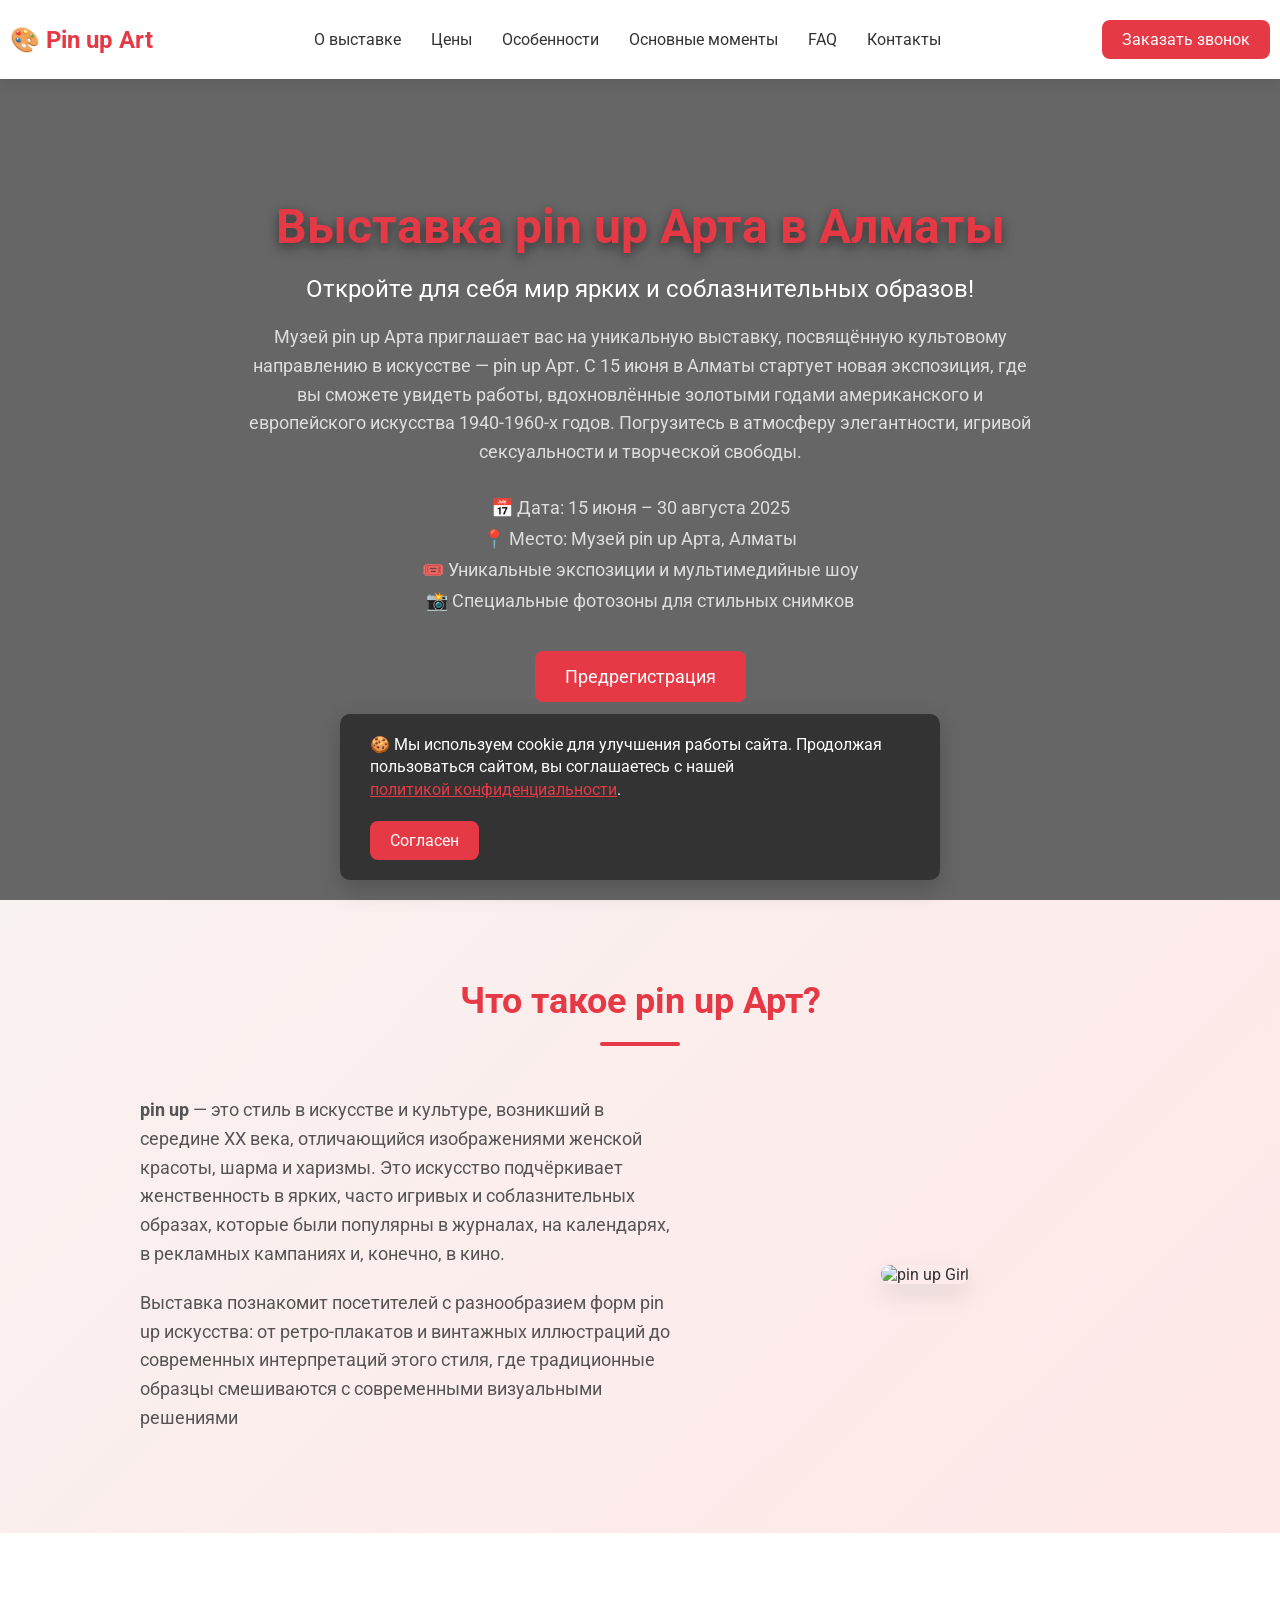
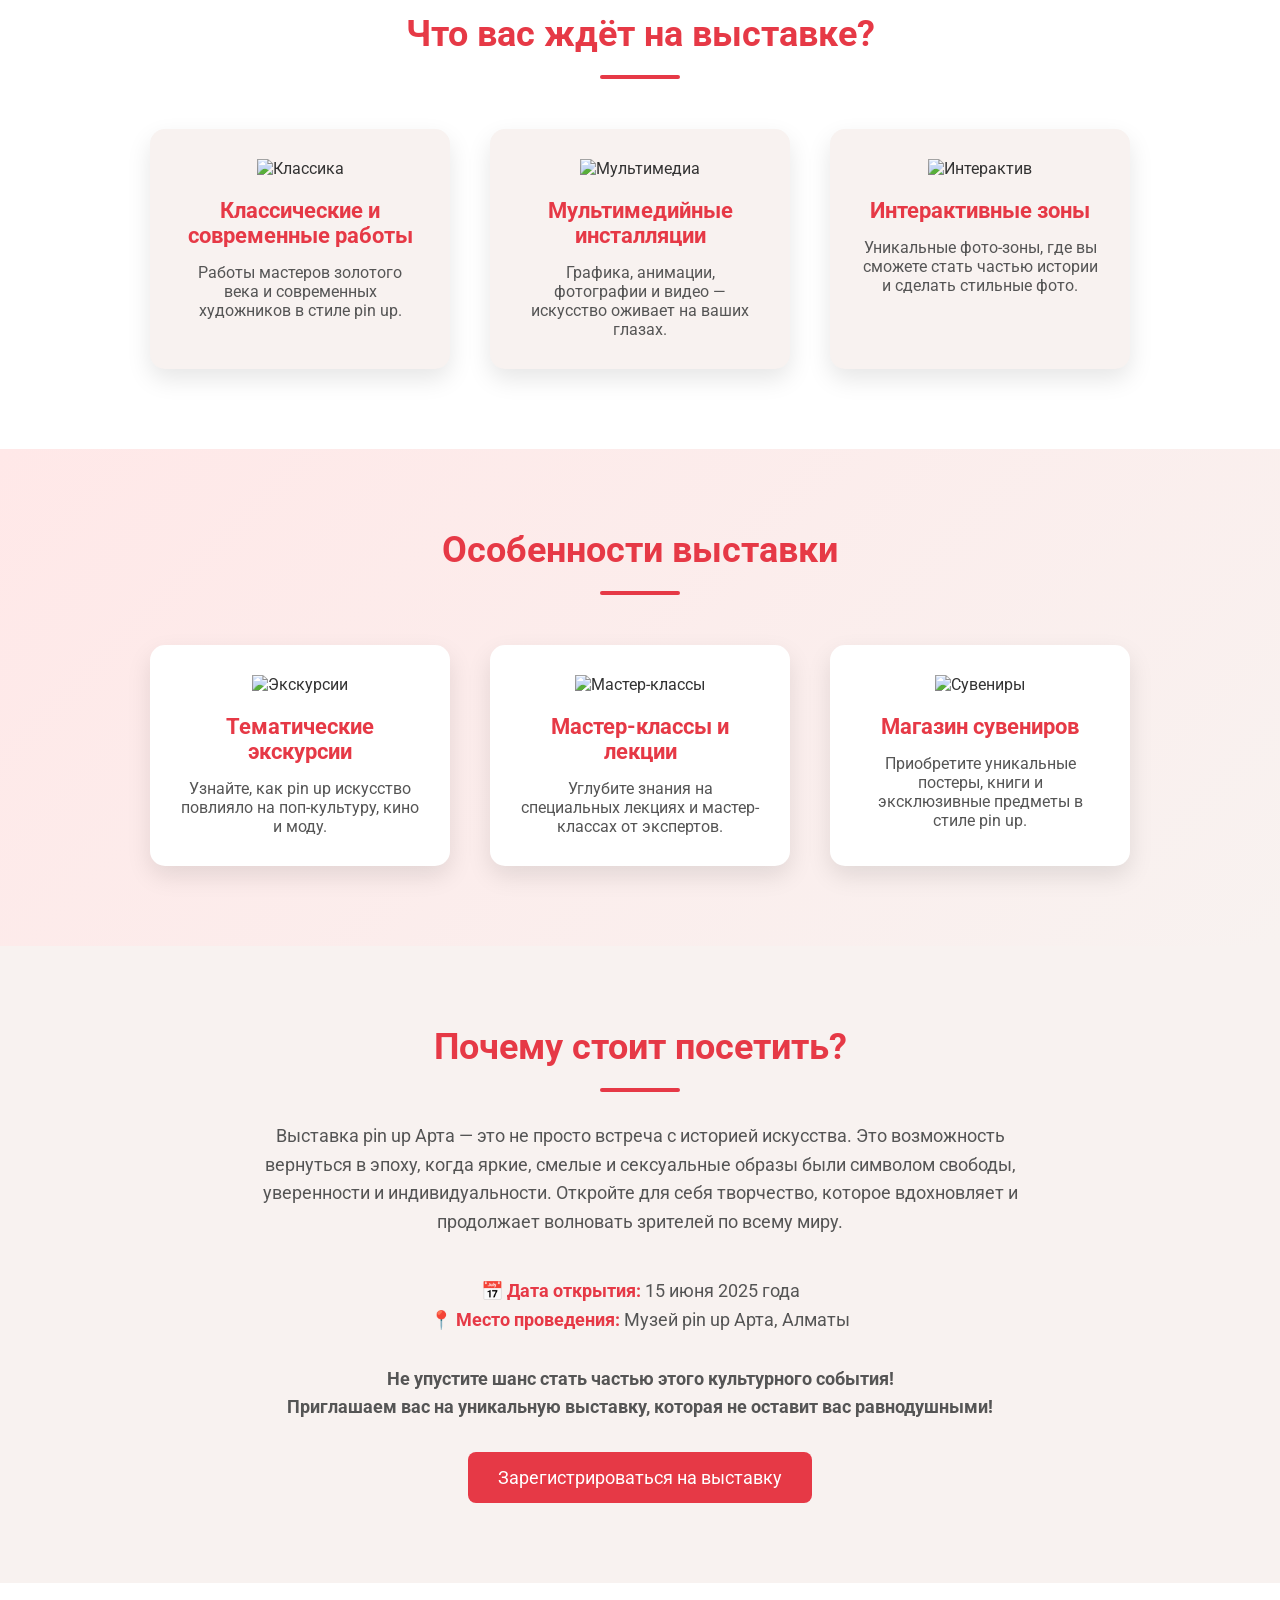
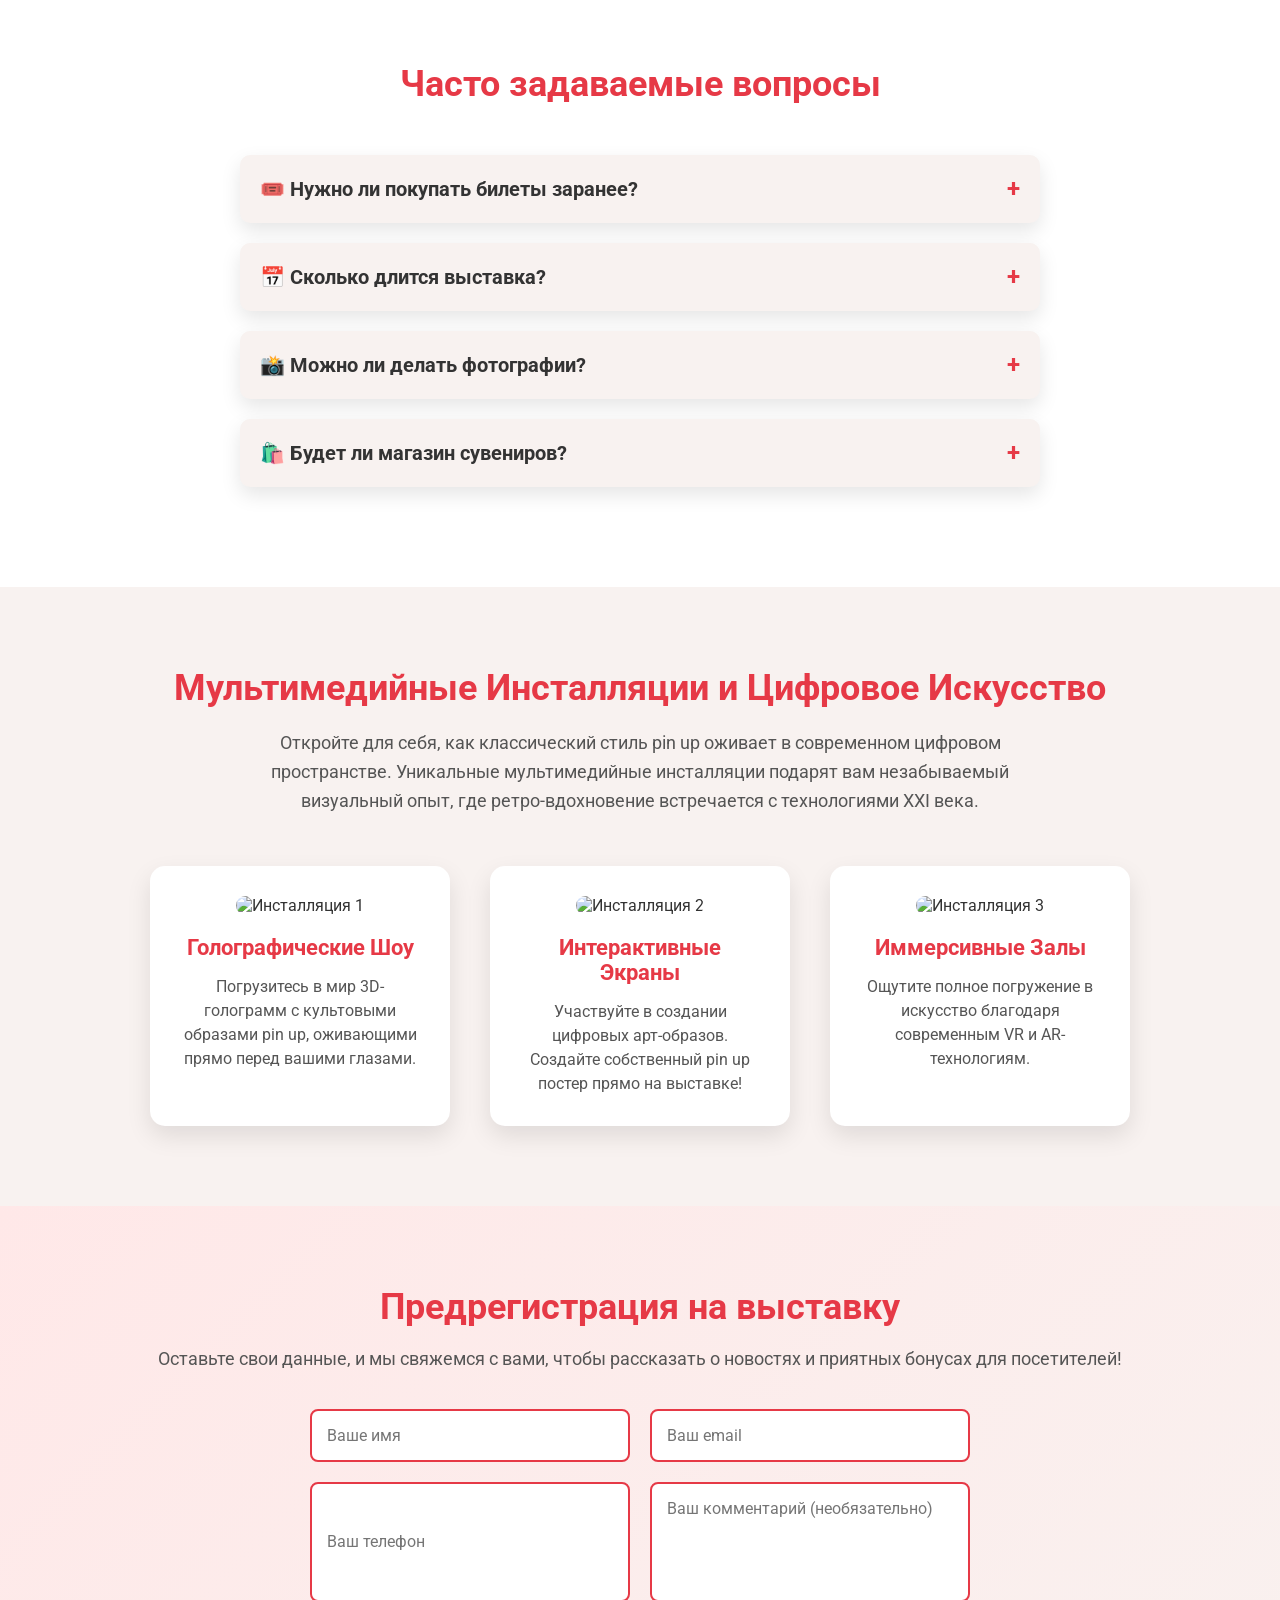
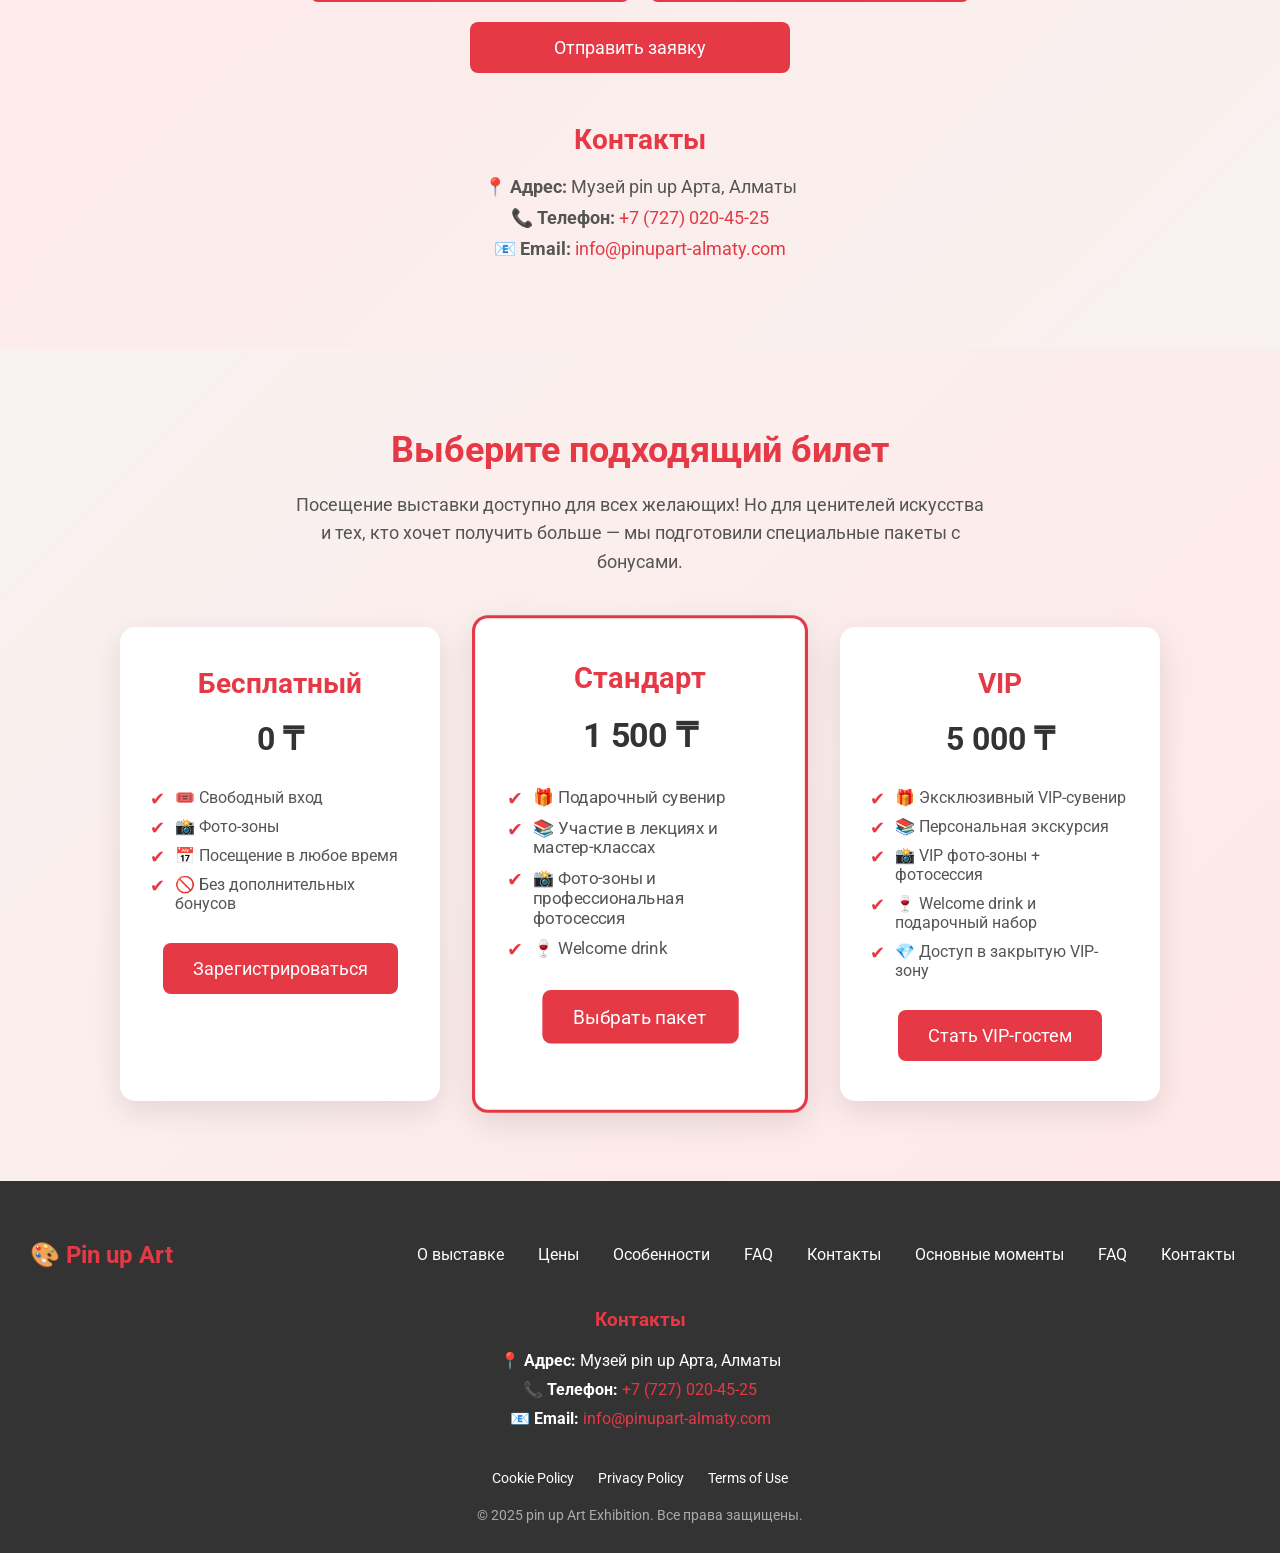
==== commit c3c80a1f: "new" ====
--- a/index.html
+++ b/index.html
@@ -76,10 +76,11 @@
             <span class="close">&times;</span>
             <h3>Заказать звонок</h3>
             <p>Оставьте свои данные, и мы свяжемся с вами в ближайшее время!</p>
-            <form class="callback-form">
-                <input type="text" placeholder="Ваше имя" required/>
-                <input type="tel" placeholder="Ваш телефон" required/>
+            <form class="callback-form" id="callbackForm">
+                <input type="text" name="name" id="callbackName" placeholder="Ваше имя" required />
+                <input type="tel" name="phone" id="callbackPhone" placeholder="Ваш телефон" required />
                 <button type="submit">Отправить</button>
+                <p id="callbackError" style="color: red; margin-top: 10px;"></p>
             </form>
         </div>
     </div>
@@ -87,15 +88,6 @@
 
     <main class="main">
 
-
-<!--        <section id="hero" class="hero">-->
-<!--            <div class="hero-content">-->
-<!--                <h1>Выставка pin up Арта в Алматы</h1>-->
-<!--                <p>Откройте для себя мир ярких и соблазнительных образов!</p>-->
-<!--                <span>Музей pin up Арта с гордостью представляет уникальную выставку, посвящённую культовому направлению в искусстве — pin up Арт. С 15 июня в Алматы стартует совершенно новая выставка, где зрители смогут увидеть работы, вдохновленные золотыми годами американского и европейского искусства 1940-1960-х годов, когда каждая иллюстрация, каждый образ был пронизан духом элегантности и игривой сексуальности.</span>-->
-<!--                <a href="#registration" class="btn">Предрегистрация</a>-->
-<!--            </div>-->
-<!--        </section>-->
 
         <section id="hero" class="hero">
             <video autoplay muted loop playsinline class="hero-video">
@@ -340,17 +332,17 @@
                     <p><strong>📧 Email:</strong> <a href="mailto:info@pinupart-almaty.com">info@pinupart-almaty.com</a>
                     </p>
 
-                    <div class="socials">
-                        <a href="https://www.instagram.com/" target="_blank" title="Instagram">
-                            <img src="https://cdn-icons-png.flaticon.com/512/1384/1384063.png" alt="Instagram"/>
-                        </a>
-                        <a href="https://t.me/+772700204525" target="_blank" title="Telegram">
-                            <img src="https://cdn-icons-png.flaticon.com/512/2111/2111646.png" alt="Telegram"/>
-                        </a>
-                        <a href="https://www.facebook.com/" target="_blank" title="Facebook">
-                            <img src="https://cdn-icons-png.flaticon.com/512/1384/1384053.png" alt="Facebook"/>
-                        </a>
-                    </div>
+<!--                    <div class="socials">-->
+<!--                        <a href="https://www.instagram.com/" target="_blank" title="Instagram">-->
+<!--                            <img src="https://cdn-icons-png.flaticon.com/512/1384/1384063.png" alt="Instagram"/>-->
+<!--                        </a>-->
+<!--                        <a href="https://t.me/+772700204525" target="_blank" title="Telegram">-->
+<!--                            <img src="https://cdn-icons-png.flaticon.com/512/2111/2111646.png" alt="Telegram"/>-->
+<!--                        </a>-->
+<!--                        <a href="https://www.facebook.com/" target="_blank" title="Facebook">-->
+<!--                            <img src="https://cdn-icons-png.flaticon.com/512/1384/1384053.png" alt="Facebook"/>-->
+<!--                        </a>-->
+<!--                    </div>-->
                 </div>
             </div>
         </section>
@@ -360,15 +352,14 @@
                 <h2>Выберите подходящий билет</h2>
                 <p class="pricing-intro">
                     Посещение выставки доступно для всех желающих!
-                    Но для ценителей искусства и тех, кто хочет получить больше — мы подготовили специальные пакеты с
-                    бонусами.
+                    Но для ценителей искусства и тех, кто хочет получить больше — мы подготовили специальные пакеты с бонусами.
                 </p>
 
                 <div class="pricing-cards">
                     <!-- Бесплатный пакет -->
                     <div class="pricing-card">
                         <h3>Бесплатный</h3>
-                        <p class="price">0 ₽</p>
+                        <p class="price">0 ₸</p>
                         <ul>
                             <li>🎟️ Свободный вход</li>
                             <li>📸 Фото-зоны</li>
@@ -381,7 +372,7 @@
                     <!-- Стандартный пакет -->
                     <div class="pricing-card featured">
                         <h3>Стандарт</h3>
-                        <p class="price">1 500 ₽</p>
+                        <p class="price">1 500 ₸</p>
                         <ul>
                             <li>🎁 Подарочный сувенир</li>
                             <li>📚 Участие в лекциях и мастер-классах</li>
@@ -394,7 +385,7 @@
                     <!-- VIP пакет -->
                     <div class="pricing-card">
                         <h3>VIP</h3>
-                        <p class="price">5 000 ₽</p>
+                        <p class="price">5 000 ₸</p>
                         <ul>
                             <li>🎁 Эксклюзивный VIP-сувенир</li>
                             <li>📚 Персональная экскурсия</li>
@@ -433,17 +424,17 @@
                 <p><strong>📞 Телефон:</strong> <a href="tel:+772700204525">+7 (727) 020-45-25</a></p>
                 <p><strong>📧 Email:</strong> <a href="mailto:info@pinupart-almaty.com">info@pinupart-almaty.com</a>
 
-                <div class="socials">
-                    <a href="https://www.instagram.com/" target="_blank" title="Instagram">
-                        <img src="https://cdn-icons-png.flaticon.com/512/1384/1384063.png" alt="Instagram"/>
-                    </a>
-                    <a href="https://t.me/+772700204525" target="_blank" title="Telegram">
-                        <img src="https://cdn-icons-png.flaticon.com/512/2111/2111646.png" alt="Telegram"/>
-                    </a>
-                    <a href="https://www.facebook.com/" target="_blank" title="Facebook">
-                        <img src="https://cdn-icons-png.flaticon.com/512/1384/1384053.png" alt="Facebook"/>
-                    </a>
-                </div>
+<!--                <div class="socials">-->
+<!--                    <a href="https://www.instagram.com/" target="_blank" title="Instagram">-->
+<!--                        <img src="https://cdn-icons-png.flaticon.com/512/1384/1384063.png" alt="Instagram"/>-->
+<!--                    </a>-->
+<!--                    <a href="https://t.me/+772700204525" target="_blank" title="Telegram">-->
+<!--                        <img src="https://cdn-icons-png.flaticon.com/512/2111/2111646.png" alt="Telegram"/>-->
+<!--                    </a>-->
+<!--                    <a href="https://www.facebook.com/" target="_blank" title="Facebook">-->
+<!--                        <img src="https://cdn-icons-png.flaticon.com/512/1384/1384053.png" alt="Facebook"/>-->
+<!--                    </a>-->
+<!--                </div>-->
             </div>
 
             <div class="footer-bottom">
